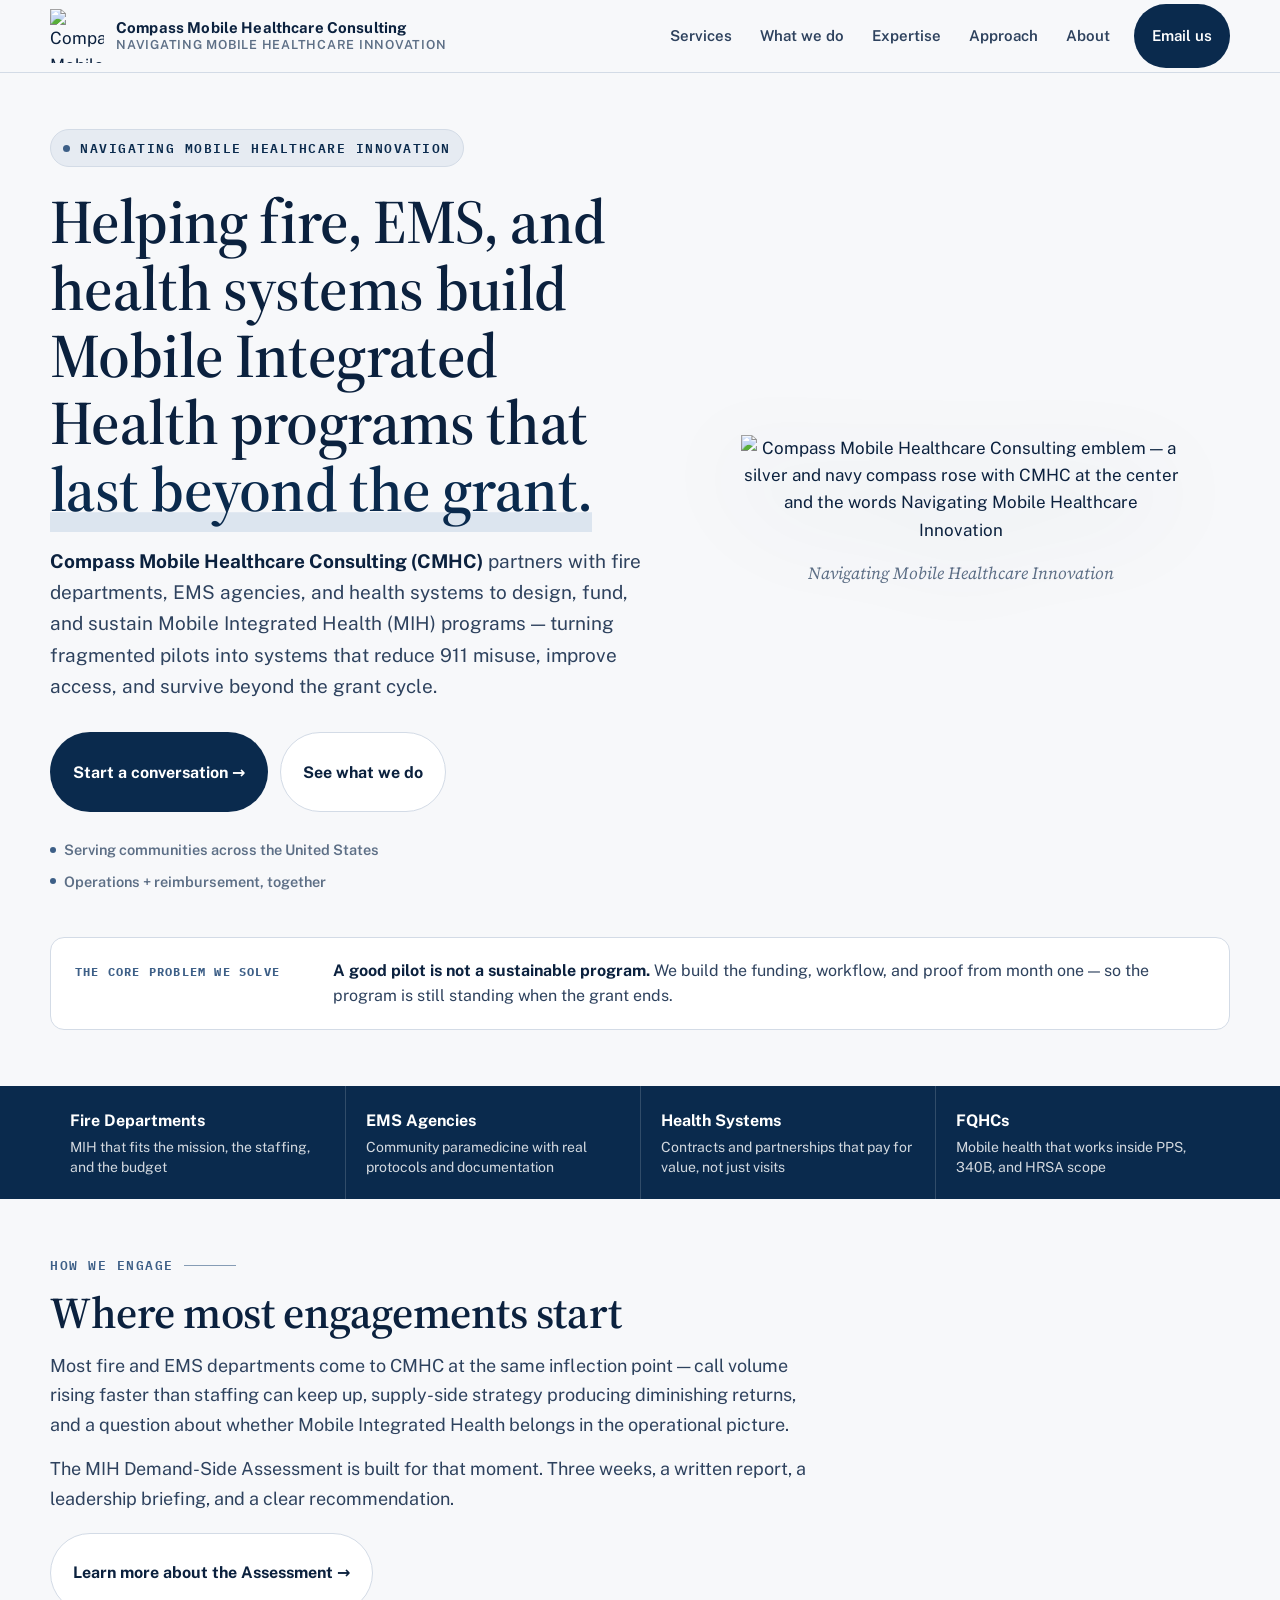
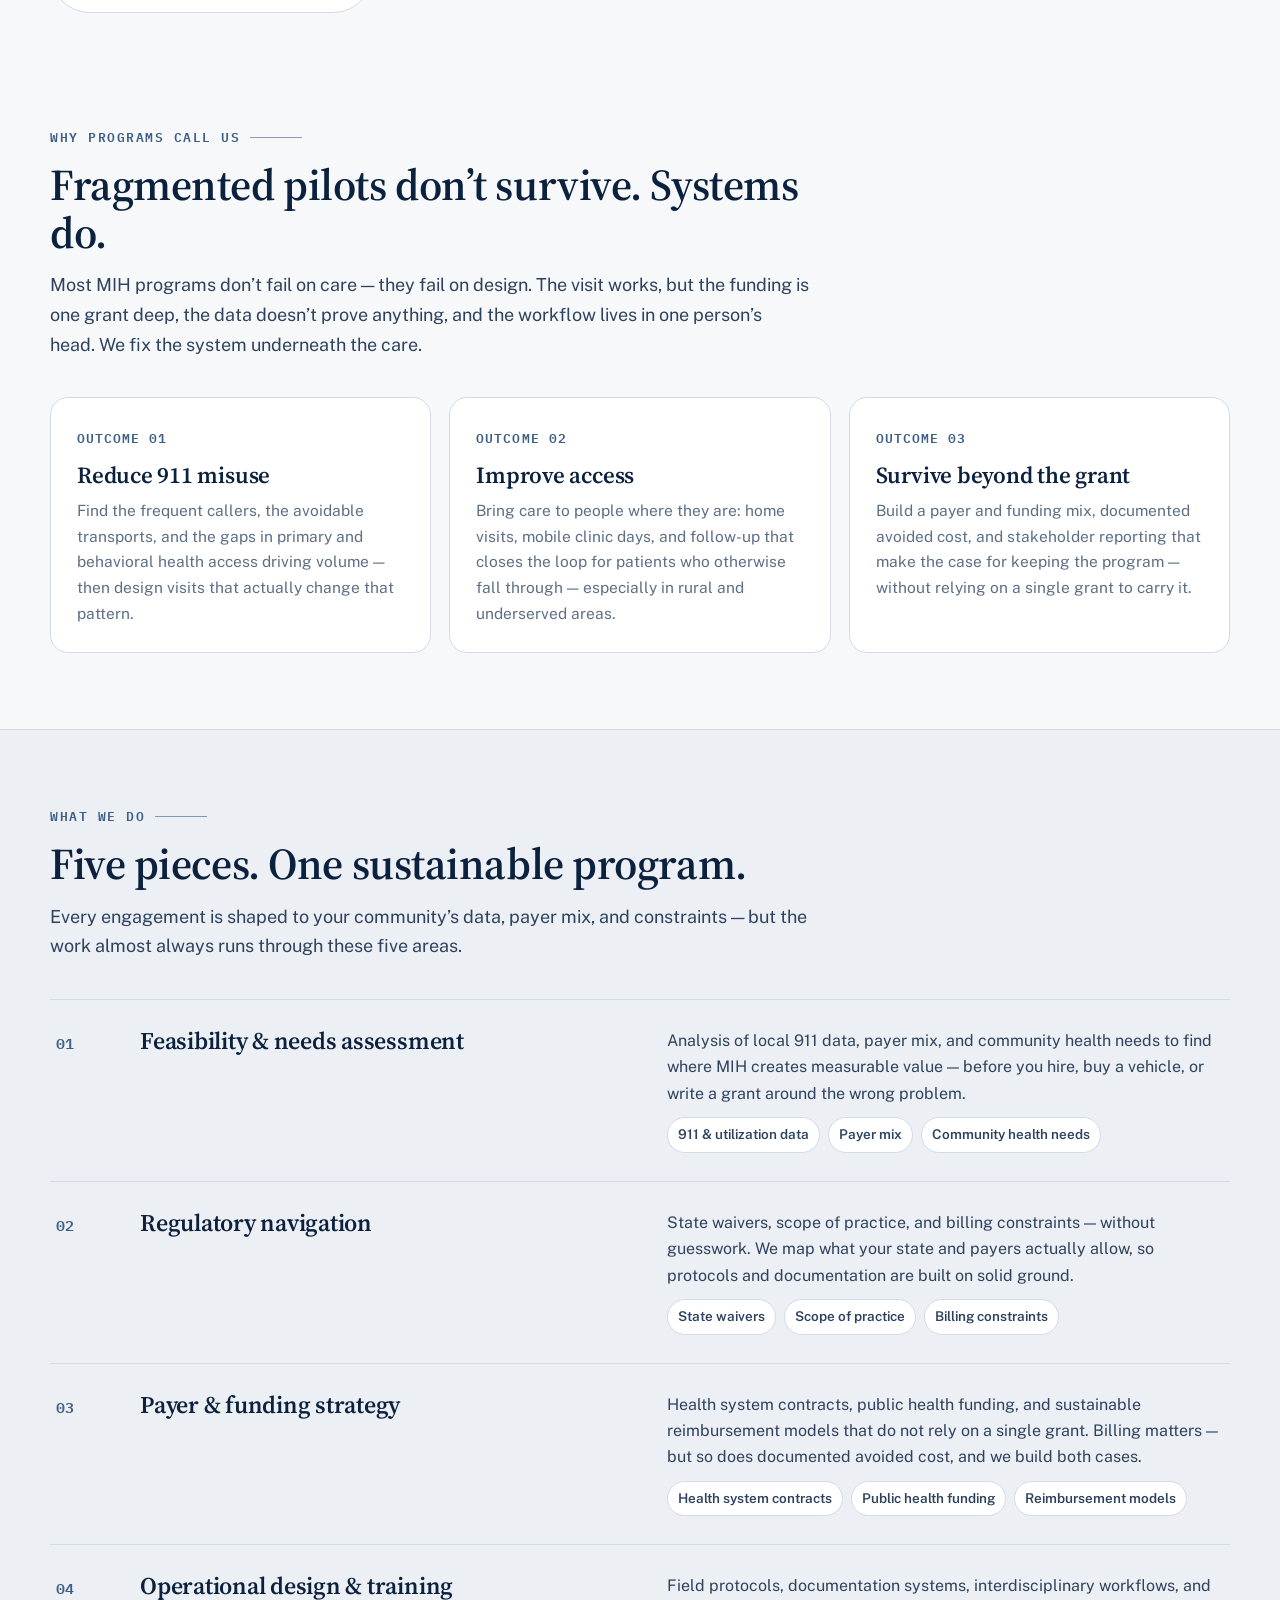
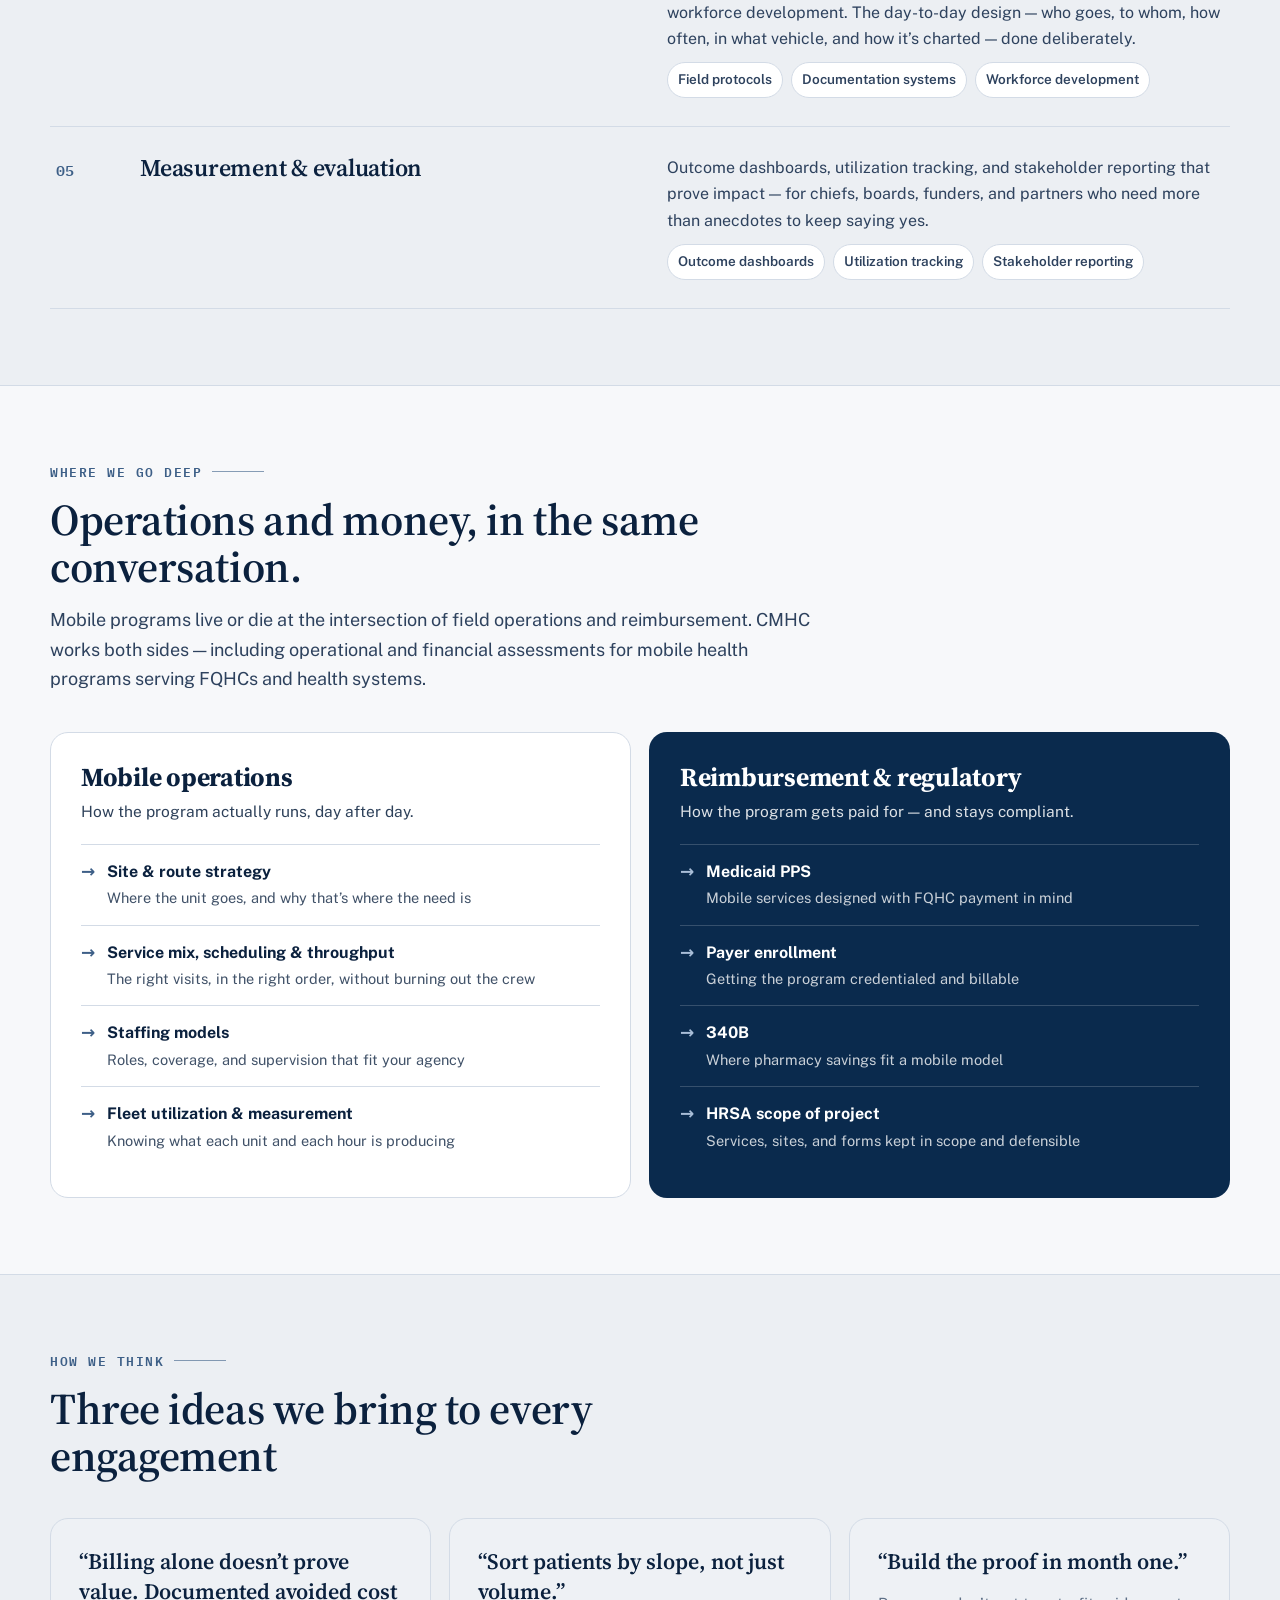
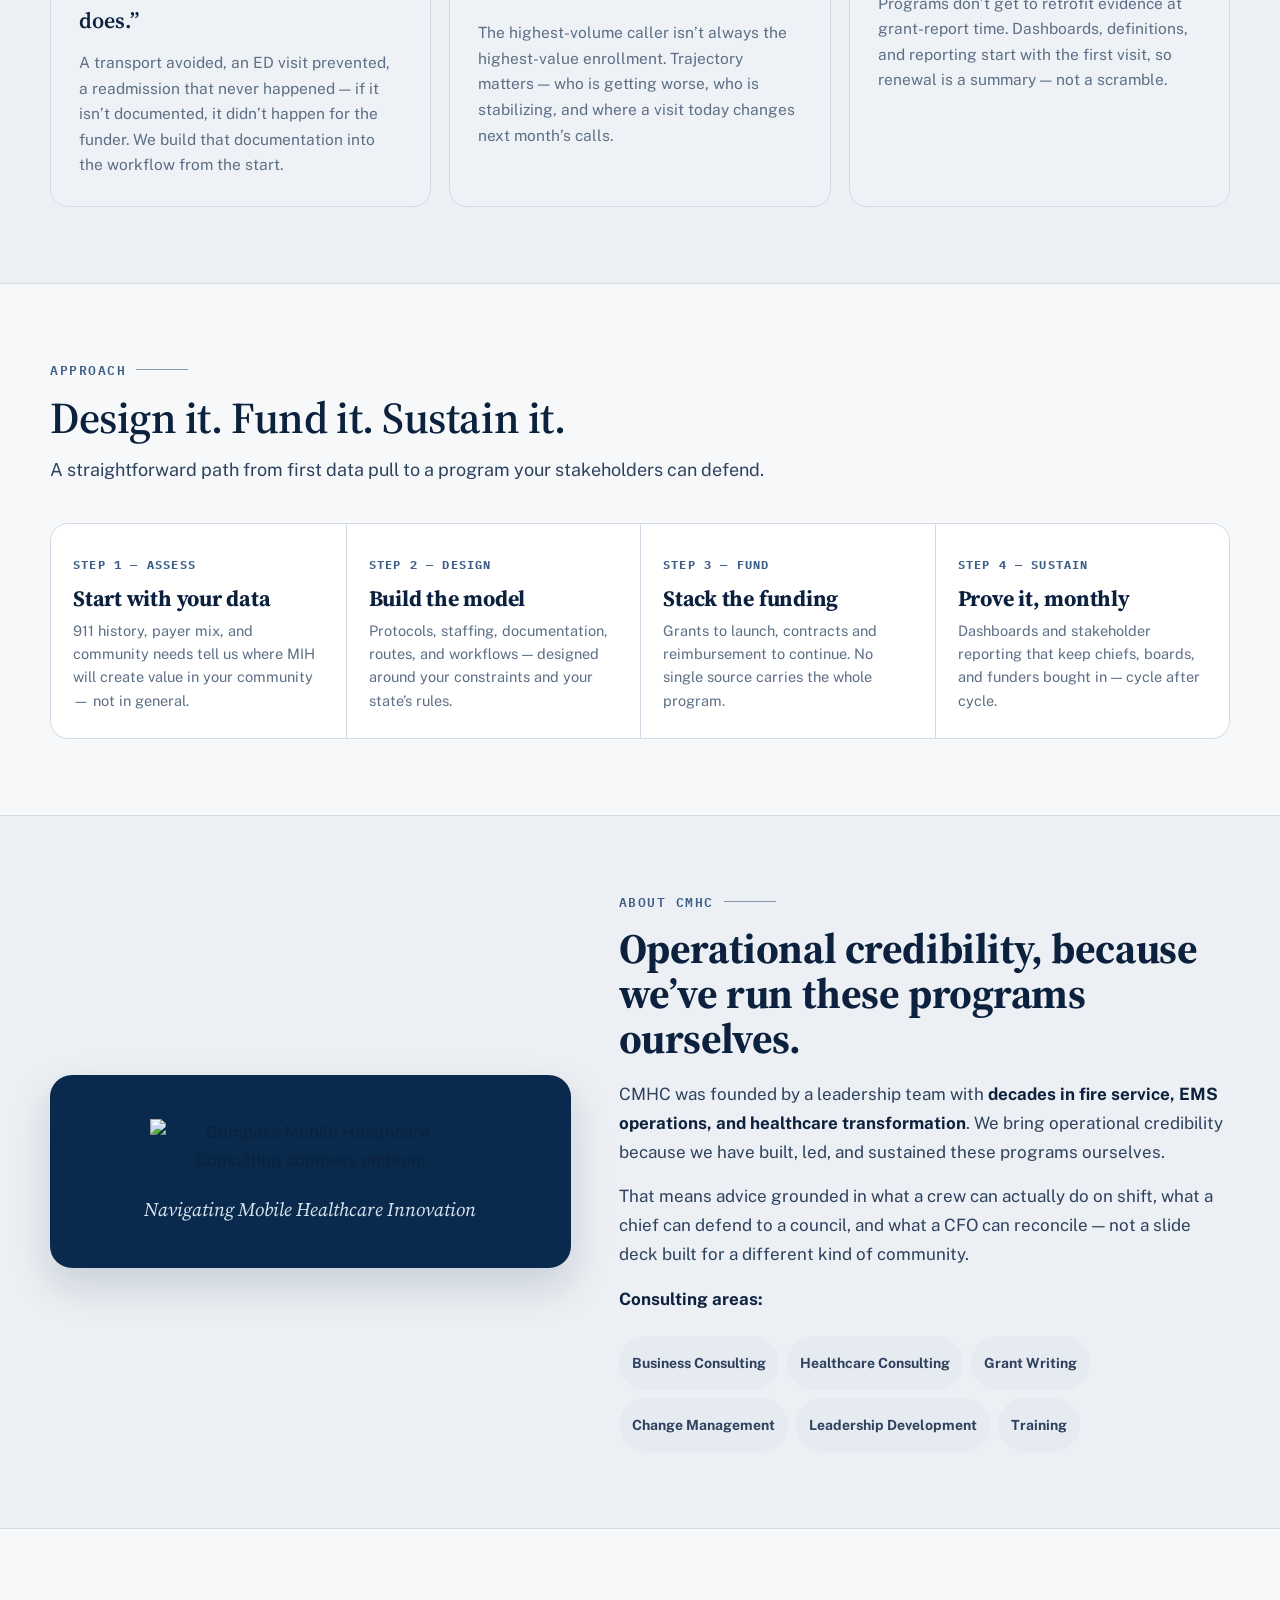
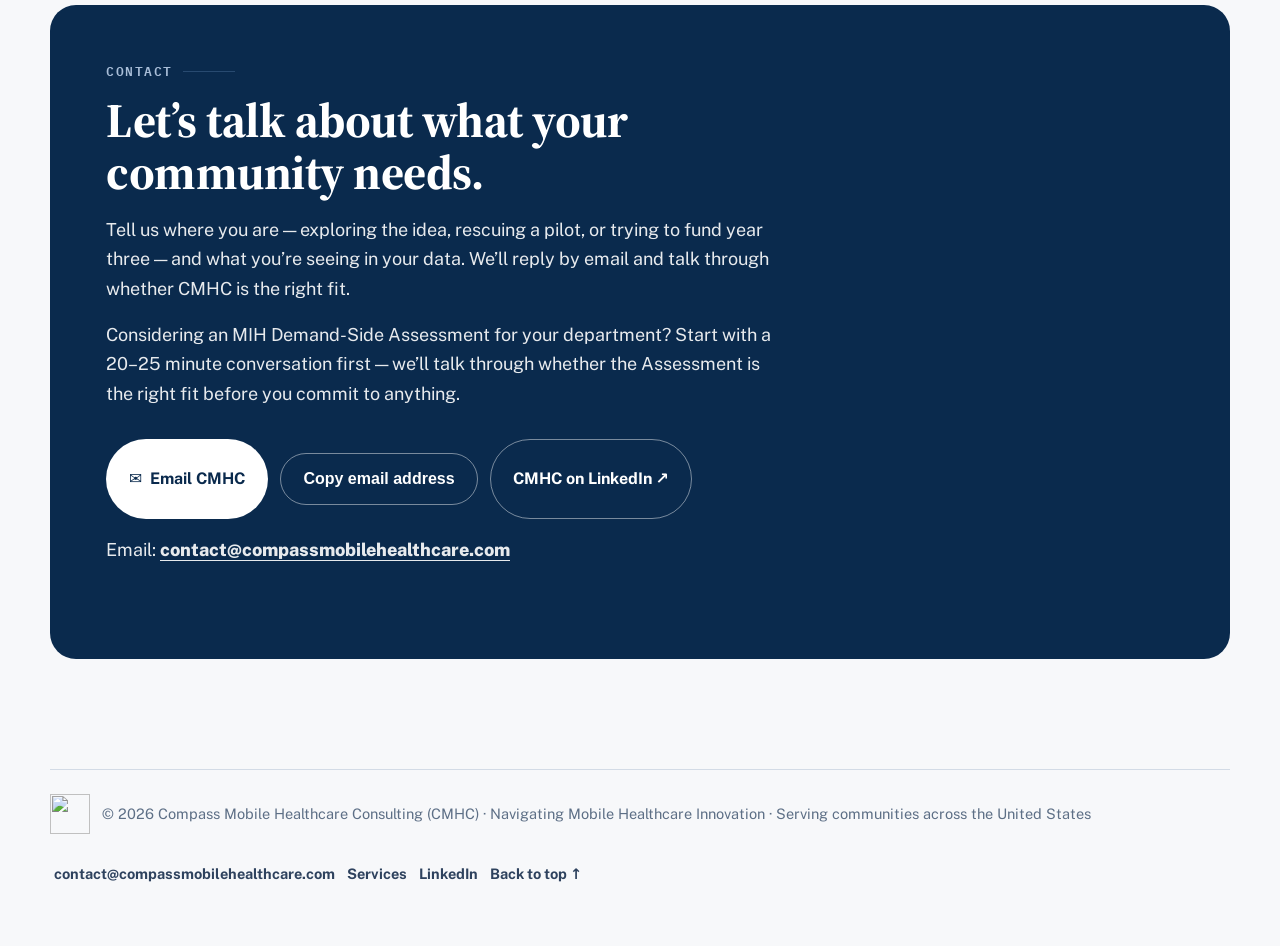
==== index.html @ 44011052 "Add CMHC website: homepage and Services page (MIH Demand-Side Assessment)" ====
<!doctype html>
<html lang="en">
<head>
<meta charset="utf-8" />
<meta name="viewport" content="width=device-width, initial-scale=1, viewport-fit=cover" />
<meta name="color-scheme" content="light dark" />
<meta name="description" content="Compass Mobile Healthcare Consulting (CMHC) provides MIH consulting and mobile healthcare consulting for fire departments, EMS agencies, health systems, and FQHCs — designing, funding, and sustaining Mobile Integrated Health programs that last beyond the grant." />
<link rel="canonical" href="https://www.compassmobilehealthcare.com/" />
<meta property="og:type" content="website" />
<meta property="og:title" content="Compass Mobile Healthcare Consulting — MIH Consulting and Mobile Healthcare Consulting" />
<meta property="og:description" content="Compass Mobile Healthcare Consulting (CMHC) provides MIH consulting and mobile healthcare consulting for fire departments, EMS agencies, health systems, and FQHCs — designing, funding, and sustaining Mobile Integrated Health programs that last beyond the grant." />
<meta property="og:url" content="https://www.compassmobilehealthcare.com/" />
<meta property="og:image" content="https://www.compassmobilehealthcare.com/cmhc-logo.png" />
<meta name="twitter:card" content="summary_large_image" />
<meta name="twitter:title" content="Compass Mobile Healthcare Consulting — MIH Consulting and Mobile Healthcare Consulting" />
<meta name="twitter:description" content="Helping fire, EMS, and health systems build Mobile Integrated Health programs that last beyond the grant." />
<meta name="twitter:image" content="https://www.compassmobilehealthcare.com/cmhc-logo.png" />
<script type="application/ld+json">
{
  "@context": "https://schema.org",
  "@type": "Organization",
  "name": "Compass Mobile Healthcare Consulting",
  "alternateName": "CMHC",
  "url": "https://www.compassmobilehealthcare.com/",
  "logo": "https://www.compassmobilehealthcare.com/cmhc-logo.png",
  "description": "MIH consulting and mobile healthcare consulting for fire departments, EMS agencies, health systems, and FQHCs. Compass Mobile Healthcare Consulting designs, funds, and sustains Mobile Integrated Health (MIH) and mobile health programs that last beyond the grant.",
  "email": "contact@compassmobilehealthcare.com",
  "slogan": "Navigating Mobile Healthcare Innovation",
  "sameAs": ["https://www.linkedin.com/company/cmhc-consulting"],
  "knowsAbout": ["Mobile Integrated Health", "MIH consulting", "mobile healthcare consulting", "Community Paramedicine", "EMS Consulting", "Mobile Health", "FQHC", "Medicaid PPS", "340B"]
}
</script>

<link rel="icon" href="cmhc-logo.png" />
<title>Compass Mobile Healthcare Consulting — Mobile Integrated Health Consulting</title>
<link rel="preconnect" href="https://fonts.googleapis.com" />
<link rel="preconnect" href="https://fonts.gstatic.com" crossorigin />
<link href="https://fonts.googleapis.com/css2?family=Source+Serif+4:opsz,wght@8..60,500;8..60,600;8..60,700&family=Public+Sans:wght@400;500;600;700;800&family=IBM+Plex+Mono:wght@500;600&display=swap" rel="stylesheet" />
<link rel="stylesheet" href="styles.css" />
</head>
<body>

<header class="site-head">
  <div class="wrap head-inner">
    <a class="brand" href="#top" aria-label="Compass Mobile Healthcare Consulting — home">
      <img class="brand-logo" src="cmhc-logo.png" alt="Compass Mobile Healthcare Consulting compass emblem" />
      <span class="brand-text">
        <strong>Compass Mobile Healthcare Consulting</strong>
        <span>Navigating Mobile Healthcare Innovation</span>
      </span>
    </a>
    <button class="menu-btn" id="menuBtn" aria-label="Open menu" aria-expanded="false" aria-controls="mainNav">☰</button>
    <nav class="nav" id="mainNav" aria-label="Main navigation">
      <a href="services.html">Services</a>
      <a href="#what-we-do">What we do</a>
      <a href="#expertise">Expertise</a>
      <a href="#approach">Approach</a>
      <a href="#about">About</a>
      <a class="cta" href="mailto:contact@compassmobilehealthcare.com?subject=MIH%20consulting%20inquiry">Email us</a>
    </nav>
  </div>
</header>

<main id="top">
  <!-- HERO -->
  <div class="hero">
    <div class="wrap hero-grid">
      <div>
        <span class="eyebrow"><i></i> Navigating Mobile Healthcare Innovation</span>
        <h1>Helping fire, EMS, and health systems build Mobile Integrated Health programs that <em>last beyond the grant.</em></h1>
        <p class="hero-lede"><strong>Compass Mobile Healthcare Consulting (CMHC)</strong> partners with fire departments, EMS agencies, and health systems to design, fund, and sustain Mobile Integrated Health (MIH) programs — turning fragmented pilots into systems that reduce 911 misuse, improve access, and survive beyond the grant cycle.</p>
        <div class="hero-actions">
          <a class="btn btn-primary" href="mailto:contact@compassmobilehealthcare.com?subject=Let%27s%20talk%20about%20our%20MIH%20program">Start a conversation →</a>
          <a class="btn btn-ghost" href="#what-we-do">See what we do</a>
        </div>
        <div class="hero-meta">
          <span>Serving communities across the United States</span>
          <span>Operations + reimbursement, together</span>
        </div>
      </div>
      <div class="hero-logo">
        <img src="cmhc-logo.png" alt="Compass Mobile Healthcare Consulting emblem — a silver and navy compass rose with CMHC at the center and the words Navigating Mobile Healthcare Innovation" />
        <p>Navigating Mobile Healthcare Innovation</p>
      </div>
    </div>

    <div class="wrap">
      <div class="problem-line">
        <b>The core problem we solve</b>
        <p><strong>A good pilot is not a sustainable program.</strong> We build the funding, workflow, and proof from month one — so the program is still standing when the grant ends.</p>
      </div>
    </div>

    <div class="strip" aria-label="Who we work with">
      <div class="wrap strip-inner">
        <div class="strip-item"><b>Fire Departments</b><span>MIH that fits the mission, the staffing, and the budget</span></div>
        <div class="strip-item"><b>EMS Agencies</b><span>Community paramedicine with real protocols and documentation</span></div>
        <div class="strip-item"><b>Health Systems</b><span>Contracts and partnerships that pay for value, not just visits</span></div>
        <div class="strip-item"><b>FQHCs</b><span>Mobile health that works inside PPS, 340B, and HRSA scope</span></div>
      </div>
    </div>
  </div>

  <!-- ASSESSMENT INTRO -->
  <section aria-labelledby="start-h" style="padding:56px 0 0">
    <div class="wrap">
      <div class="section-head">
        <div class="kicker">How we engage</div>
        <h2 id="start-h">Where most engagements start</h2>
        <p>Most fire and EMS departments come to CMHC at the same inflection point — call volume rising faster than staffing can keep up, supply-side strategy producing diminishing returns, and a question about whether Mobile Integrated Health belongs in the operational picture.</p>
        <p>The MIH Demand-Side Assessment is built for that moment. Three weeks, a written report, a leadership briefing, and a clear recommendation.</p>
        <p style="margin-top:20px"><a class="btn btn-ghost" href="services.html">Learn more about the Assessment →</a></p>
      </div>
    </div>
  </section>

  <!-- OUTCOMES -->
  <section aria-labelledby="outcomes-h">
    <div class="wrap">
      <div class="section-head">
        <div class="kicker">Why programs call us</div>
        <h2 id="outcomes-h">Fragmented pilots don’t survive. Systems do.</h2>
        <p>Most MIH programs don’t fail on care — they fail on design. The visit works, but the funding is one grant deep, the data doesn’t prove anything, and the workflow lives in one person’s head. We fix the system underneath the care.</p>
      </div>
      <div class="outcomes">
        <article class="outcome">
          <span class="outcome-num">OUTCOME 01</span>
          <h3>Reduce 911 misuse</h3>
          <p>Find the frequent callers, the avoidable transports, and the gaps in primary and behavioral health access driving volume — then design visits that actually change that pattern.</p>
        </article>
        <article class="outcome">
          <span class="outcome-num">OUTCOME 02</span>
          <h3>Improve access</h3>
          <p>Bring care to people where they are: home visits, mobile clinic days, and follow-up that closes the loop for patients who otherwise fall through — especially in rural and underserved areas.</p>
        </article>
        <article class="outcome">
          <span class="outcome-num">OUTCOME 03</span>
          <h3>Survive beyond the grant</h3>
          <p>Build a payer and funding mix, documented avoided cost, and stakeholder reporting that make the case for keeping the program — without relying on a single grant to carry it.</p>
        </article>
      </div>
    </div>
  </section>

  <!-- WHAT WE DO -->
  <section class="alt" id="what-we-do" aria-labelledby="what-h">
    <div class="wrap">
      <div class="section-head">
        <div class="kicker">What we do</div>
        <h2 id="what-h">Five pieces. One sustainable program.</h2>
        <p>Every engagement is shaped to your community’s data, payer mix, and constraints — but the work almost always runs through these five areas.</p>
      </div>
      <div class="service-list">
        <article class="service">
          <span class="service-no">01</span>
          <h3>Feasibility &amp; needs assessment</h3>
          <div>
            <p>Analysis of local 911 data, payer mix, and community health needs to find where MIH creates measurable value — before you hire, buy a vehicle, or write a grant around the wrong problem.</p>
            <ul><li>911 &amp; utilization data</li><li>Payer mix</li><li>Community health needs</li></ul>
          </div>
        </article>
        <article class="service">
          <span class="service-no">02</span>
          <h3>Regulatory navigation</h3>
          <div>
            <p>State waivers, scope of practice, and billing constraints — without guesswork. We map what your state and payers actually allow, so protocols and documentation are built on solid ground.</p>
            <ul><li>State waivers</li><li>Scope of practice</li><li>Billing constraints</li></ul>
          </div>
        </article>
        <article class="service">
          <span class="service-no">03</span>
          <h3>Payer &amp; funding strategy</h3>
          <div>
            <p>Health system contracts, public health funding, and sustainable reimbursement models that do not rely on a single grant. Billing matters — but so does documented avoided cost, and we build both cases.</p>
            <ul><li>Health system contracts</li><li>Public health funding</li><li>Reimbursement models</li></ul>
          </div>
        </article>
        <article class="service">
          <span class="service-no">04</span>
          <h3>Operational design &amp; training</h3>
          <div>
            <p>Field protocols, documentation systems, interdisciplinary workflows, and workforce development. The day-to-day design — who goes, to whom, how often, in what vehicle, and how it’s charted — done deliberately.</p>
            <ul><li>Field protocols</li><li>Documentation systems</li><li>Workforce development</li></ul>
          </div>
        </article>
        <article class="service">
          <span class="service-no">05</span>
          <h3>Measurement &amp; evaluation</h3>
          <div>
            <p>Outcome dashboards, utilization tracking, and stakeholder reporting that prove impact — for chiefs, boards, funders, and partners who need more than anecdotes to keep saying yes.</p>
            <ul><li>Outcome dashboards</li><li>Utilization tracking</li><li>Stakeholder reporting</li></ul>
          </div>
        </article>
      </div>
    </div>
  </section>

  <!-- EXPERTISE -->
  <section id="expertise" aria-labelledby="exp-h">
    <div class="wrap">
      <div class="section-head">
        <div class="kicker">Where we go deep</div>
        <h2 id="exp-h">Operations and money, in the same conversation.</h2>
        <p>Mobile programs live or die at the intersection of field operations and reimbursement. CMHC works both sides — including operational and financial assessments for mobile health programs serving FQHCs and health systems.</p>
      </div>
      <div class="expertise">
        <article class="exp-card">
          <h3>Mobile operations</h3>
          <p>How the program actually runs, day after day.</p>
          <ul class="exp-list">
            <li><div><b>Site &amp; route strategy</b><span>Where the unit goes, and why that’s where the need is</span></div></li>
            <li><div><b>Service mix, scheduling &amp; throughput</b><span>The right visits, in the right order, without burning out the crew</span></div></li>
            <li><div><b>Staffing models</b><span>Roles, coverage, and supervision that fit your agency</span></div></li>
            <li><div><b>Fleet utilization &amp; measurement</b><span>Knowing what each unit and each hour is producing</span></div></li>
          </ul>
        </article>
        <article class="exp-card dark">
          <h3>Reimbursement &amp; regulatory</h3>
          <p>How the program gets paid for — and stays compliant.</p>
          <ul class="exp-list">
            <li><div><b>Medicaid PPS</b><span>Mobile services designed with FQHC payment in mind</span></div></li>
            <li><div><b>Payer enrollment</b><span>Getting the program credentialed and billable</span></div></li>
            <li><div><b>340B</b><span>Where pharmacy savings fit a mobile model</span></div></li>
            <li><div><b>HRSA scope of project</b><span>Services, sites, and forms kept in scope and defensible</span></div></li>
          </ul>
        </article>
      </div>
    </div>
  </section>

  <!-- PRINCIPLES -->
  <section class="alt" aria-labelledby="prin-h">
    <div class="wrap">
      <div class="section-head">
        <div class="kicker">How we think</div>
        <h2 id="prin-h">Three ideas we bring to every engagement</h2>
      </div>
      <div class="principles">
        <article class="principle">
          <blockquote>“Billing alone doesn’t prove value. Documented avoided cost does.”</blockquote>
          <p>A transport avoided, an ED visit prevented, a readmission that never happened — if it isn’t documented, it didn’t happen for the funder. We build that documentation into the workflow from the start.</p>
        </article>
        <article class="principle">
          <blockquote>“Sort patients by slope, not just volume.”</blockquote>
          <p>The highest-volume caller isn’t always the highest-value enrollment. Trajectory matters — who is getting worse, who is stabilizing, and where a visit today changes next month’s calls.</p>
        </article>
        <article class="principle">
          <blockquote>“Build the proof in month one.”</blockquote>
          <p>Programs don’t get to retrofit evidence at grant-report time. Dashboards, definitions, and reporting start with the first visit, so renewal is a summary — not a scramble.</p>
        </article>
      </div>
    </div>
  </section>

  <!-- APPROACH -->
  <section id="approach" aria-labelledby="app-h">
    <div class="wrap">
      <div class="section-head">
        <div class="kicker">Approach</div>
        <h2 id="app-h">Design it. Fund it. Sustain it.</h2>
        <p>A straightforward path from first data pull to a program your stakeholders can defend.</p>
      </div>
      <div class="steps">
        <article class="step"><b>Step 1 — Assess</b><h3>Start with your data</h3><p>911 history, payer mix, and community needs tell us where MIH will create value in your community — not in general.</p></article>
        <article class="step"><b>Step 2 — Design</b><h3>Build the model</h3><p>Protocols, staffing, documentation, routes, and workflows — designed around your constraints and your state’s rules.</p></article>
        <article class="step"><b>Step 3 — Fund</b><h3>Stack the funding</h3><p>Grants to launch, contracts and reimbursement to continue. No single source carries the whole program.</p></article>
        <article class="step"><b>Step 4 — Sustain</b><h3>Prove it, monthly</h3><p>Dashboards and stakeholder reporting that keep chiefs, boards, and funders bought in — cycle after cycle.</p></article>
      </div>
    </div>
  </section>

  <!-- ABOUT -->
  <section class="alt" id="about" aria-labelledby="about-h">
    <div class="wrap about-grid">
      <div class="about-logo">
        <img src="cmhc-logo.png" alt="Compass Mobile Healthcare Consulting compass emblem" />
        <p>Navigating Mobile Healthcare Innovation</p>
      </div>
      <div class="about-copy">
        <div class="kicker">About CMHC</div>
        <h2 id="about-h">Operational credibility, because we’ve run these programs ourselves.</h2>
        <p>CMHC was founded by a leadership team with <strong>decades in fire service, EMS operations, and healthcare transformation</strong>. We bring operational credibility because we have built, led, and sustained these programs ourselves.</p>
        <p>That means advice grounded in what a crew can actually do on shift, what a chief can defend to a council, and what a CFO can reconcile — not a slide deck built for a different kind of community.</p>
        <p><strong>Consulting areas:</strong></p>
        <div class="tags" aria-label="Consulting areas">
          <span>Business Consulting</span>
          <span>Healthcare Consulting</span>
          <span>Grant Writing</span>
          <span>Change Management</span>
          <span>Leadership Development</span>
          <span>Training</span>
        </div>
      </div>
    </div>
  </section>

  <!-- CONTACT -->
  <section aria-labelledby="contact-h">
    <div class="wrap">
      <div class="contact">
        <div class="kicker" style="color:#a9bed8">Contact</div>
        <h2 id="contact-h">Let’s talk about what your community needs.</h2>
        <p>Tell us where you are — exploring the idea, rescuing a pilot, or trying to fund year three — and what you’re seeing in your data. We’ll reply by email and talk through whether CMHC is the right fit.</p>
        <p>Considering an MIH Demand-Side Assessment for your department? Start with a 20–25 minute conversation first — we’ll talk through whether the Assessment is the right fit before you commit to anything.</p>
        <div class="contact-actions">
          <a class="btn btn-light" href="mailto:contact@compassmobilehealthcare.com?subject=MIH%20consulting%20inquiry%20for%20CMHC">✉ &nbsp;Email CMHC</a>
          <button class="btn btn-outline" id="copyBtn" type="button">Copy email address</button>
          <a class="btn btn-outline" href="https://linkedin.com/company/cmhc-consulting" target="_blank" rel="noopener">CMHC on LinkedIn ↗</a>
        </div>
        <p class="email-line">Email: <a href="mailto:contact@compassmobilehealthcare.com">contact@compassmobilehealthcare.com</a></p>
        <p class="copy-note" id="copyNote" aria-live="polite"></p>
      </div>
    </div>
  </section>
</main>

<footer>
  <div class="wrap foot">
    <span class="foot-brand">
      <img class="foot-logo" src="cmhc-logo.png" alt="" />
      <span>© <span id="year">2026</span> Compass Mobile Healthcare Consulting (CMHC) &middot; Navigating Mobile Healthcare Innovation &middot; Serving communities across the United States</span>
    </span>
    <span>
      <a href="mailto:contact@compassmobilehealthcare.com">contact@compassmobilehealthcare.com</a>
      <a href="services.html">Services</a>
      <a href="https://linkedin.com/company/cmhc-consulting" target="_blank" rel="noopener">LinkedIn</a>
      <a href="#top">Back to top ↑</a>
    </span>
  </div>
</footer>

<script>
  (function(){
    var btn = document.getElementById('menuBtn');
    var nav = document.getElementById('mainNav');
    if(btn && nav){
      btn.addEventListener('click', function(){
        var open = nav.classList.toggle('open');
        btn.setAttribute('aria-expanded', open ? 'true' : 'false');
        btn.textContent = open ? '✕' : '☰';
      });
      nav.addEventListener('click', function(e){
        if(e.target.tagName === 'A'){ nav.classList.remove('open'); btn.setAttribute('aria-expanded','false'); btn.textContent='☰'; }
      });
    }
    var copyBtn = document.getElementById('copyBtn');
    var note = document.getElementById('copyNote');
    var email = 'contact@compassmobilehealthcare.com';
    if(copyBtn){
      copyBtn.addEventListener('click', function(){
        function done(){ if(note) note.textContent = 'Email address copied.'; copyBtn.textContent = 'Copied ✓'; setTimeout(function(){ copyBtn.textContent='Copy email address'; if(note) note.textContent=''; }, 2600); }
        function fallback(){
          var ta = document.createElement('textarea');
          ta.value = email; ta.style.position='fixed'; ta.style.opacity='0';
          document.body.appendChild(ta); ta.select();
          try{ document.execCommand('copy'); done(); }catch(e){ if(note) note.textContent = email; }
          document.body.removeChild(ta);
        }
        if(navigator.clipboard && navigator.clipboard.writeText){
          navigator.clipboard.writeText(email).then(done).catch(fallback);
        } else { fallback(); }
      });
    }
    var y = document.getElementById('year');
    if(y){ y.textContent = new Date().getFullYear(); }
  })();
</script>
</body>
</html>
---- styles.css ----
:root{
    --bg:#f7f8fa;
    --bg-alt:#eceff3;
    --surface:#ffffff;
    --surface-2:#eef1f5;
    --ink:#0b213e;
    --ink-2:#2e425e;
    --muted:#5d6f86;
    --line:#d3dbe6;
    --brand:#0a2a4d;
    --brand-2:#14365f;
    --brand-ink:#ffffff;
    --navy:#0a2a4d;
    --navy-deep:#071e38;
    --accent:#3d5f87;
    --accent-soft:#dce5ef;
    --chip:#e6ebf2;
    --shadow:0 18px 40px rgba(10,42,77,.16);
    --radius:18px;
    --radius-sm:12px;
    --max:1180px;
  }
  @media (prefers-color-scheme: dark){
    :root{
      --bg:#071426;
      --bg-alt:#0a1e38;
      --surface:#0e2748;
      --surface-2:#122f55;
      --ink:#eff3f8;
      --ink-2:#cbd6e6;
      --muted:#9db0c7;
      --line:#223a5c;
      --brand:#b9c9de;
      --brand-2:#d3deeb;
      --brand-ink:#071c36;
      --accent:#a9bed8;
      --accent-soft:#1a365f;
      --chip:#162e52;
      --shadow:0 18px 40px rgba(0,0,0,.4);
    }
  }
  html{scroll-behavior:smooth}
  @media (prefers-reduced-motion: reduce){ html{scroll-behavior:auto} }
  body{
    margin:0;
    background:var(--bg);
    color:var(--ink);
    font-family:"Public Sans", system-ui, -apple-system, Segoe UI, sans-serif;
    font-size:17px;
    line-height:1.6;
    -webkit-font-smoothing:antialiased;
  }
  h1,h2,h3{font-family:"Source Serif 4", Georgia, serif; line-height:1.08; letter-spacing:-.01em; margin:0; color:var(--ink)}
  p{margin:0}
  a{color:inherit}
  img{max-width:100%; display:block}
  .wrap{width:min(var(--max), calc(100% - 40px)); margin:0 auto}
  /* Header */
  .site-head{
    position:sticky; top:0; z-index:40;
    background:color-mix(in srgb, var(--bg) 92%, transparent);
    backdrop-filter:blur(10px);
    border-bottom:1px solid var(--line);
  }
  .head-inner{display:flex; align-items:center; justify-content:space-between; gap:16px; min-height:72px}
  .brand{display:flex; align-items:center; gap:12px; text-decoration:none; min-height:48px}
  .brand-logo{width:54px; height:54px; flex:0 0 54px; object-fit:contain}
  .brand-text{line-height:1.15}
  .brand-text strong{display:block; font-size:15px; letter-spacing:.01em}
  .brand-text span{display:block; font-size:12.5px; color:var(--muted); font-weight:600; letter-spacing:.06em; text-transform:uppercase; margin-top:2px}
  .nav{display:flex; align-items:center; gap:4px}
  .nav a{
    text-decoration:none; font-weight:600; font-size:15px; color:var(--ink-2);
    padding:10px 12px; min-height:44px; display:inline-flex; align-items:center; border-radius:999px;
  }
  .nav a:hover{background:var(--chip)}
  .nav .cta{
    background:var(--brand); color:var(--brand-ink); margin-left:8px; padding:10px 18px;
  }
  .nav .cta:hover{background:var(--brand-2)}
  @media (prefers-color-scheme: dark){ .nav .cta{background:#d9e3ef; color:#071c36} .nav .cta:hover{background:#ffffff} }
  .menu-btn{display:none}
  @media (max-width:860px){
    .nav{
      display:none; position:absolute; left:20px; right:20px; top:76px;
      background:var(--surface); border:1px solid var(--line); border-radius:16px; padding:10px;
      box-shadow:var(--shadow); flex-direction:column; align-items:stretch;
    }
    .nav.open{display:flex}
    .nav a{justify-content:flex-start}
    .nav .cta{margin-left:0; justify-content:center}
    .menu-btn{
      display:inline-flex; align-items:center; justify-content:center;
      width:48px; height:48px; border-radius:12px; border:1px solid var(--line);
      background:var(--surface); color:var(--ink); cursor:pointer; font-size:20px;
    }
  }
  /* Hero */
  .hero{padding:56px 0 0; overflow:hidden}
  .hero-grid{display:grid; grid-template-columns:1.05fr .95fr; gap:48px; align-items:center}
  .eyebrow{
    display:inline-flex; align-items:center; gap:10px;
    font-family:"IBM Plex Mono", monospace; font-size:12.5px; font-weight:600;
    letter-spacing:.12em; text-transform:uppercase; color:var(--brand);
    background:var(--chip); border:1px solid var(--line);
    padding:8px 12px; border-radius:999px; margin-bottom:22px;
  }
  .eyebrow i{width:7px; height:7px; border-radius:50%; background:var(--accent); display:block}
  .hero h1{font-size:clamp(38px, 5.2vw, 62px); font-weight:600; max-width:12.5em}
  .hero h1 em{font-style:normal; color:var(--brand); box-shadow:inset 0 -.32em 0 var(--accent-soft)}
  @media (prefers-color-scheme: dark){ .hero h1 em{color:var(--accent)} }
  .hero-lede{margin-top:22px; font-size:19px; line-height:1.65; color:var(--ink-2); max-width:34em}
  .hero-lede strong{color:var(--ink)}
  .hero-actions{display:flex; flex-wrap:wrap; gap:12px; margin-top:30px}
  .btn{
    display:inline-flex; align-items:center; justify-content:center; gap:9px;
    min-height:52px; padding:13px 22px; border-radius:999px;
    font-weight:700; font-size:16px; text-decoration:none; border:1px solid transparent; cursor:pointer;
  }
  .btn-primary{background:var(--navy); color:#ffffff}
  .btn-primary:hover{background:var(--navy-deep)}
  @media (prefers-color-scheme: dark){ .btn-primary{background:#d9e3ef; color:#071c36} .btn-primary:hover{background:#ffffff} }
  .btn-ghost{background:var(--surface); color:var(--ink); border-color:var(--line)}
  .btn-ghost:hover{border-color:var(--brand)}
  .hero-meta{margin-top:26px; display:flex; flex-wrap:wrap; gap:8px 22px; color:var(--muted); font-size:14.5px; font-weight:600}
  .hero-meta span{display:inline-flex; align-items:center; gap:8px}
  .hero-meta span::before{content:""; width:6px; height:6px; border-radius:50%; background:var(--accent)}
  .hero-logo{text-align:center}
  .hero-logo img{
    width:min(440px, 88%); height:auto; margin:0 auto;
    filter:drop-shadow(0 24px 44px rgba(10,42,77,.22));
  }
  .hero-logo p{
    margin-top:16px; font-family:"Source Serif 4", Georgia, serif;
    font-size:17px; font-style:italic; color:var(--muted);
  }
  .problem-line{
    margin-top:44px; display:grid; grid-template-columns:230px 1fr; gap:8px 28px; align-items:baseline;
    background:var(--surface); border:1px solid var(--line); border-radius:14px; padding:20px 24px;
  }
  .problem-line b{font-family:"IBM Plex Mono", monospace; font-size:12px; letter-spacing:.1em; text-transform:uppercase; color:var(--accent)}
  .problem-line p{font-size:16px; line-height:1.6; color:var(--ink-2)}
  .problem-line p strong{color:var(--ink)}
  @media (max-width:960px){
    .hero-grid{grid-template-columns:1fr; gap:32px}
    .hero-logo img{width:min(300px, 78%)}
  }
  @media (max-width:640px){ .problem-line{grid-template-columns:1fr; padding:18px 20px} }
  /* Audience strip */
  .strip{margin-top:56px; background:var(--navy); color:#fff}
  @media (prefers-color-scheme: dark){ .strip{background:#0d2a4f; color:var(--ink)} }
  .strip-inner{display:grid; grid-template-columns:repeat(4,1fr); }
  .strip-item{padding:22px 20px; border-left:1px solid rgba(255,255,255,.16)}
  .strip-item:first-child{border-left:0}
  .strip-item b{display:block; font-size:16px; margin-bottom:3px}
  .strip-item span{font-size:14px; opacity:.82; line-height:1.45; display:block}
  @media (max-width:860px){ .strip-inner{grid-template-columns:1fr 1fr} .strip-item{border-top:1px solid rgba(255,255,255,.16)} }
  @media (max-width:520px){ .strip-inner{grid-template-columns:1fr} .strip-item{border-left:0} }

  section{padding:76px 0}
  .section-head{max-width:760px; margin-bottom:38px}
  .kicker{font-family:"IBM Plex Mono", monospace; font-size:12.5px; font-weight:600; letter-spacing:.12em; text-transform:uppercase; color:var(--accent); margin-bottom:14px; display:flex; align-items:center; gap:10px}
  .kicker::after{content:""; height:1px; width:52px; background:var(--accent); opacity:.6}
  .section-head h2{font-size:clamp(30px, 3.6vw, 44px); font-weight:600}
  .section-head p{margin-top:14px; font-size:18px; color:var(--ink-2); line-height:1.65}

  /* Problem / outcomes */
  .outcomes{display:grid; grid-template-columns:repeat(3,1fr); gap:18px}
  .outcome{background:var(--surface); border:1px solid var(--line); border-radius:var(--radius); padding:26px}
  .outcome-num{font-family:"IBM Plex Mono", monospace; color:var(--accent); font-weight:600; font-size:13px; letter-spacing:.08em}
  .outcome h3{font-size:23px; margin:12px 0 10px; font-weight:600}
  .outcome p{color:var(--muted); font-size:15.5px; line-height:1.65}
  @media (max-width:860px){ .outcomes{grid-template-columns:1fr} }

  /* What we do - numbered rows */
  .alt{background:var(--bg-alt); border-top:1px solid var(--line); border-bottom:1px solid var(--line)}
  .service-list{border-top:1px solid var(--line)}
  .service{
    display:grid; grid-template-columns:64px 1fr 1.1fr; gap:20px;
    padding:28px 6px; border-bottom:1px solid var(--line); align-items:start;
  }
  .service-no{font-family:"IBM Plex Mono", monospace; font-size:15px; font-weight:600; color:var(--accent); padding-top:4px}
  .service h3{font-size:24px; font-weight:600}
  .service p{color:var(--ink-2); font-size:16px; line-height:1.65}
  .service ul{margin:10px 0 0; padding:0; list-style:none; display:flex; flex-wrap:wrap; gap:8px}
  .service li{font-size:13.5px; font-weight:600; background:var(--surface); border:1px solid var(--line); padding:6px 10px; border-radius:999px; color:var(--ink-2)}
  @media (max-width:760px){ .service{grid-template-columns:40px 1fr} .service > div{grid-column:2} }

  /* Expertise two col */
  .expertise{display:grid; grid-template-columns:1fr 1fr; gap:18px}
  .exp-card{border-radius:var(--radius); padding:30px; background:var(--surface); border:1px solid var(--line)}
  .exp-card.dark{background:var(--navy); color:#fff; border-color:transparent}
  @media (prefers-color-scheme: dark){ .exp-card.dark{background:#0d2a4f; color:var(--ink)} }
  .exp-card h3{font-size:26px; margin-bottom:8px; color:inherit}
  .exp-card > p{opacity:.86; font-size:15.5px; margin-bottom:20px}
  .exp-list{list-style:none; margin:0; padding:0; display:grid; gap:0}
  .exp-list li{padding:13px 0; border-top:1px solid var(--line); display:flex; gap:12px; align-items:baseline}
  .exp-card.dark .exp-list li{border-top-color:rgba(255,255,255,.18)}
  .exp-list li::before{content:"→"; color:var(--accent); font-weight:700}
  .exp-card.dark .exp-list li::before{color:#a9bed8}
  .exp-list b{display:block; font-size:16px}
  .exp-list span{font-size:14.5px; opacity:.78}
  @media (max-width:860px){ .expertise{grid-template-columns:1fr} }

  /* Principles */
  .principles{display:grid; grid-template-columns:repeat(3,1fr); gap:18px}
  .principle{padding:28px; border-radius:var(--radius); background:var(--surface-2); border:1px solid var(--line)}
  .principle blockquote{margin:0; font-family:"Source Serif 4", Georgia, serif; font-size:22px; line-height:1.35; font-weight:600}
  .principle p{margin-top:14px; color:var(--muted); font-size:15.5px; line-height:1.65}
  @media (max-width:860px){ .principles{grid-template-columns:1fr} }

  /* Approach */
  .steps{display:grid; grid-template-columns:repeat(4,1fr); gap:0; border:1px solid var(--line); border-radius:var(--radius); overflow:hidden; background:var(--surface)}
  .step{padding:26px 22px; border-left:1px solid var(--line)}
  .step:first-child{border-left:0}
  .step b{font-family:"IBM Plex Mono", monospace; font-size:12px; letter-spacing:.1em; text-transform:uppercase; color:var(--accent)}
  .step h3{font-size:22px; margin:10px 0 8px}
  .step p{font-size:14.5px; color:var(--muted); line-height:1.6}
  @media (max-width:960px){ .steps{grid-template-columns:1fr 1fr} .step{border-top:1px solid var(--line)} .step:nth-child(-n+2){border-top:0} }
  @media (max-width:560px){ .steps{grid-template-columns:1fr} .step{border-left:0; border-top:1px solid var(--line)} .step:nth-child(2){border-top:1px solid var(--line)} }

  /* About */
  .about-grid{display:grid; grid-template-columns:.92fr 1.08fr; gap:48px; align-items:center}
  .about-logo{background:var(--navy); border-radius:22px; padding:44px 32px; text-align:center; box-shadow:var(--shadow)}
  @media (prefers-color-scheme: dark){ .about-logo{background:#0d2a4f; border:1px solid var(--line)} }
  .about-logo img{width:min(320px, 84%); height:auto; margin:0 auto}
  .about-logo p{margin-top:20px; font-family:"Source Serif 4", Georgia, serif; font-size:19px; font-style:italic; color:#d9e3ef}
  .about-copy h2{font-size:clamp(30px, 3.6vw, 42px); margin-bottom:18px}
  .about-copy p{color:var(--ink-2); font-size:17px; line-height:1.7; margin-bottom:16px}
  .about-copy p strong{color:var(--ink)}
  .tags{display:flex; flex-wrap:wrap; gap:8px; margin-top:22px}
  .tags span{font-size:14px; font-weight:700; padding:9px 13px; min-height:36px; display:inline-flex; align-items:center; background:var(--chip); border-radius:999px; color:var(--ink-2)}
  @media (max-width:860px){ .about-grid{grid-template-columns:1fr} }

  /* Contact */
  .contact{background:var(--navy); color:#fff; border-radius:26px; padding:clamp(30px, 5vw, 56px); position:relative; overflow:hidden}
  @media (prefers-color-scheme: dark){ .contact{background:#0d2a4f; color:var(--ink)} }
  .contact h2{color:inherit; font-size:clamp(30px, 4vw, 48px); max-width:14em}
  .contact p{margin-top:16px; font-size:18px; line-height:1.65; opacity:.9; max-width:38em}
  .contact-actions{display:flex; flex-wrap:wrap; gap:12px; margin-top:30px; align-items:center}
  .btn-light{background:#fff; color:var(--navy)}
  .btn-light:hover{background:var(--accent-soft)}
  @media (prefers-color-scheme: dark){ .btn-light{background:#d9e3ef; color:#071c36} .btn-light:hover{background:#ffffff} }
  .btn-outline{border-color:rgba(255,255,255,.45); color:inherit; background:transparent}
  .btn-outline:hover{border-color:#fff}
  .email-line{margin-top:22px; font-size:15px; opacity:.92}
  .email-line a{font-weight:800; text-decoration:underline; text-underline-offset:4px; word-break:break-all}
  .copy-note{font-size:14px; font-weight:700; min-height:22px}
  footer{padding:34px 0 46px; color:var(--muted); font-size:14.5px}
  .foot-brand{display:inline-flex; align-items:center; gap:12px}
  .foot-logo{width:40px; height:40px; object-fit:contain; flex:0 0 40px}
  .foot{display:flex; flex-wrap:wrap; gap:14px 28px; justify-content:space-between; align-items:center; border-top:1px solid var(--line); padding-top:24px}
  .foot a{font-weight:700; color:var(--ink-2); text-decoration:none; padding:8px 4px; display:inline-flex; min-height:36px; align-items:center}
  .foot a:hover{text-decoration:underline}
  :focus-visible{outline:3px solid var(--accent); outline-offset:3px; border-radius:6px}
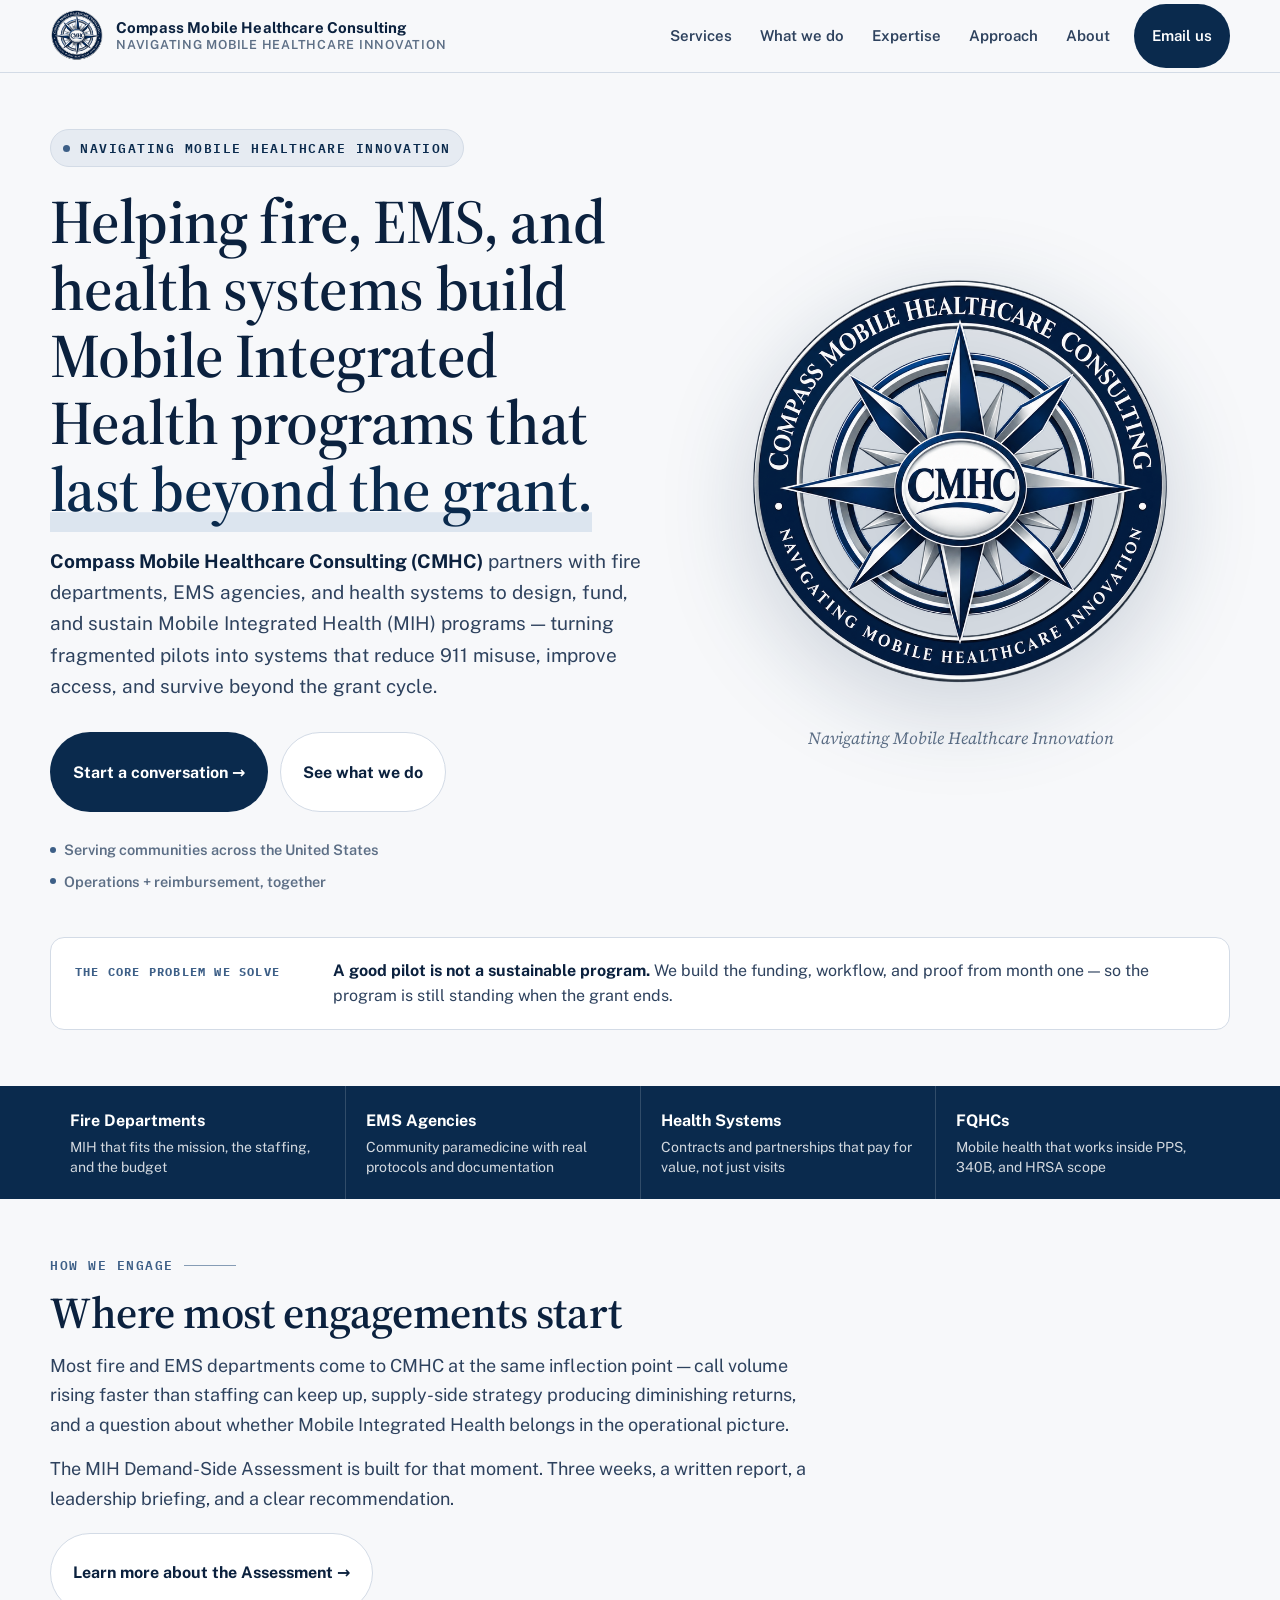
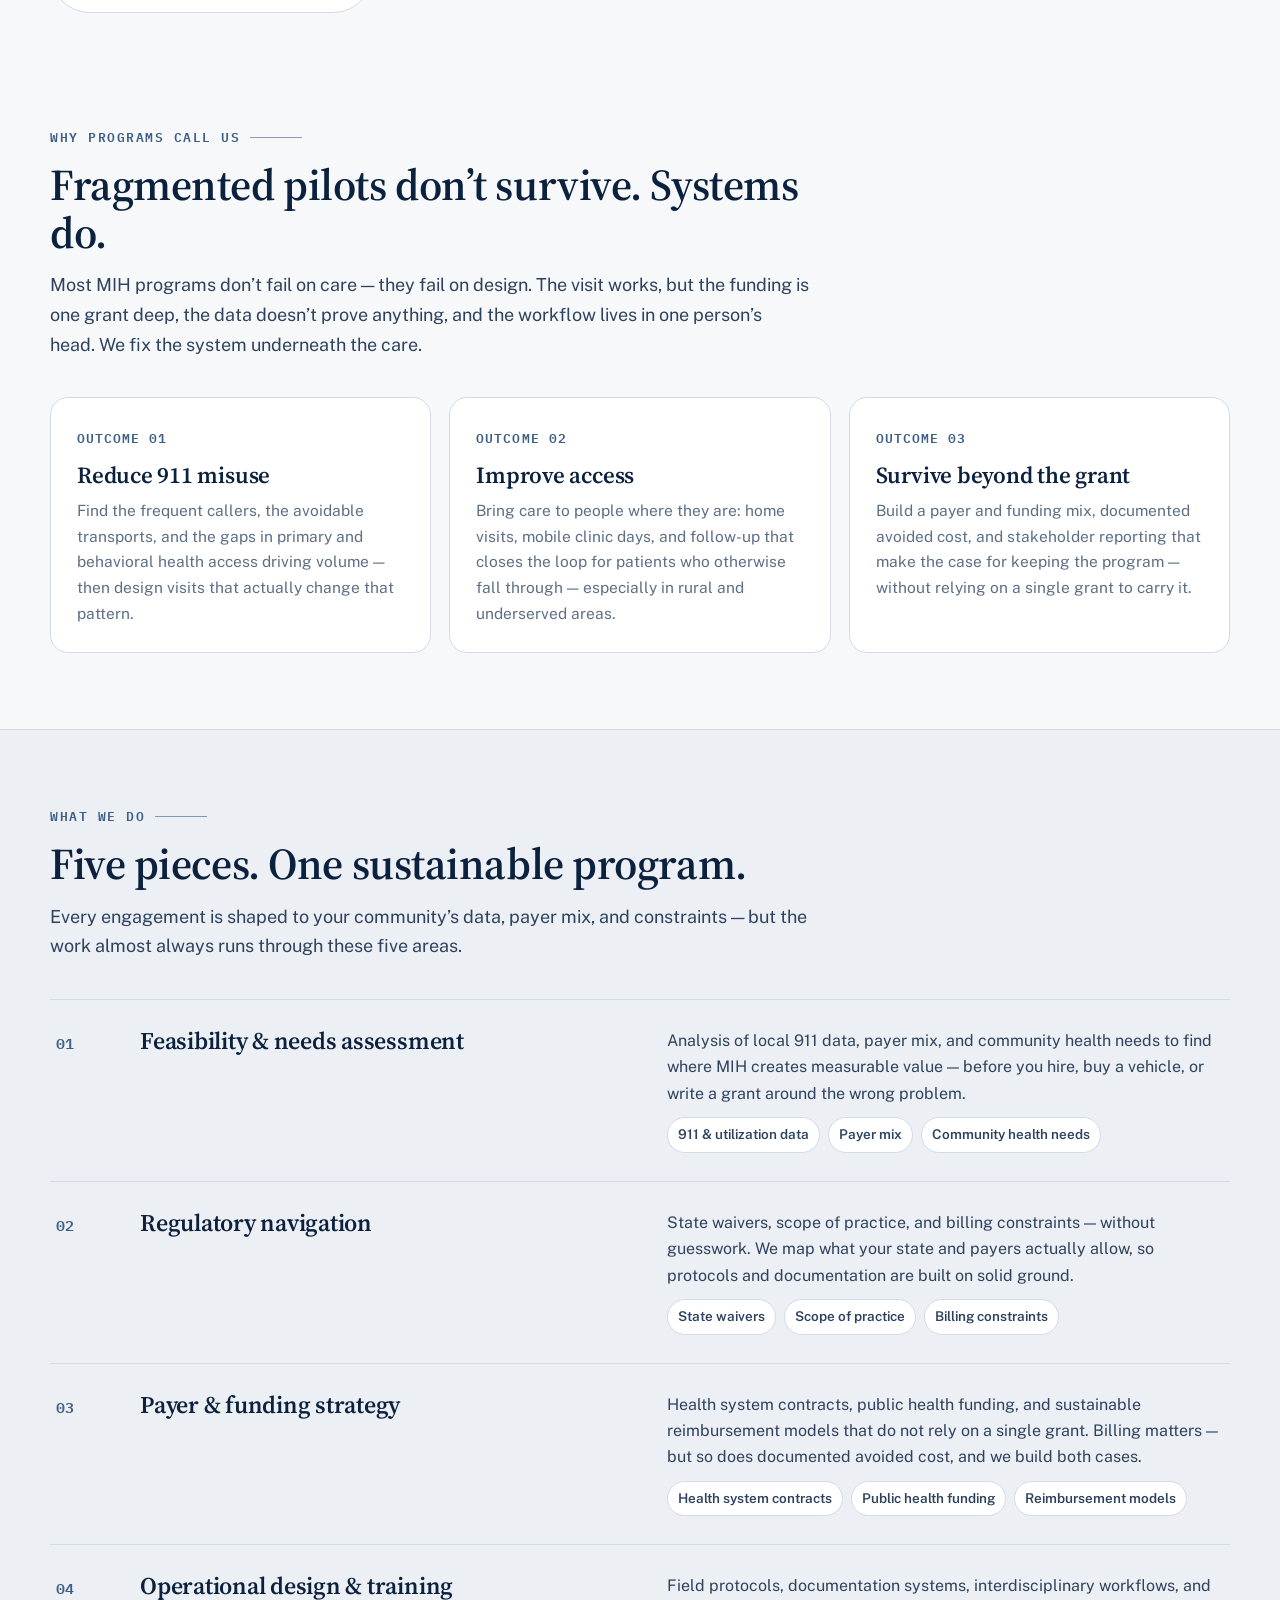
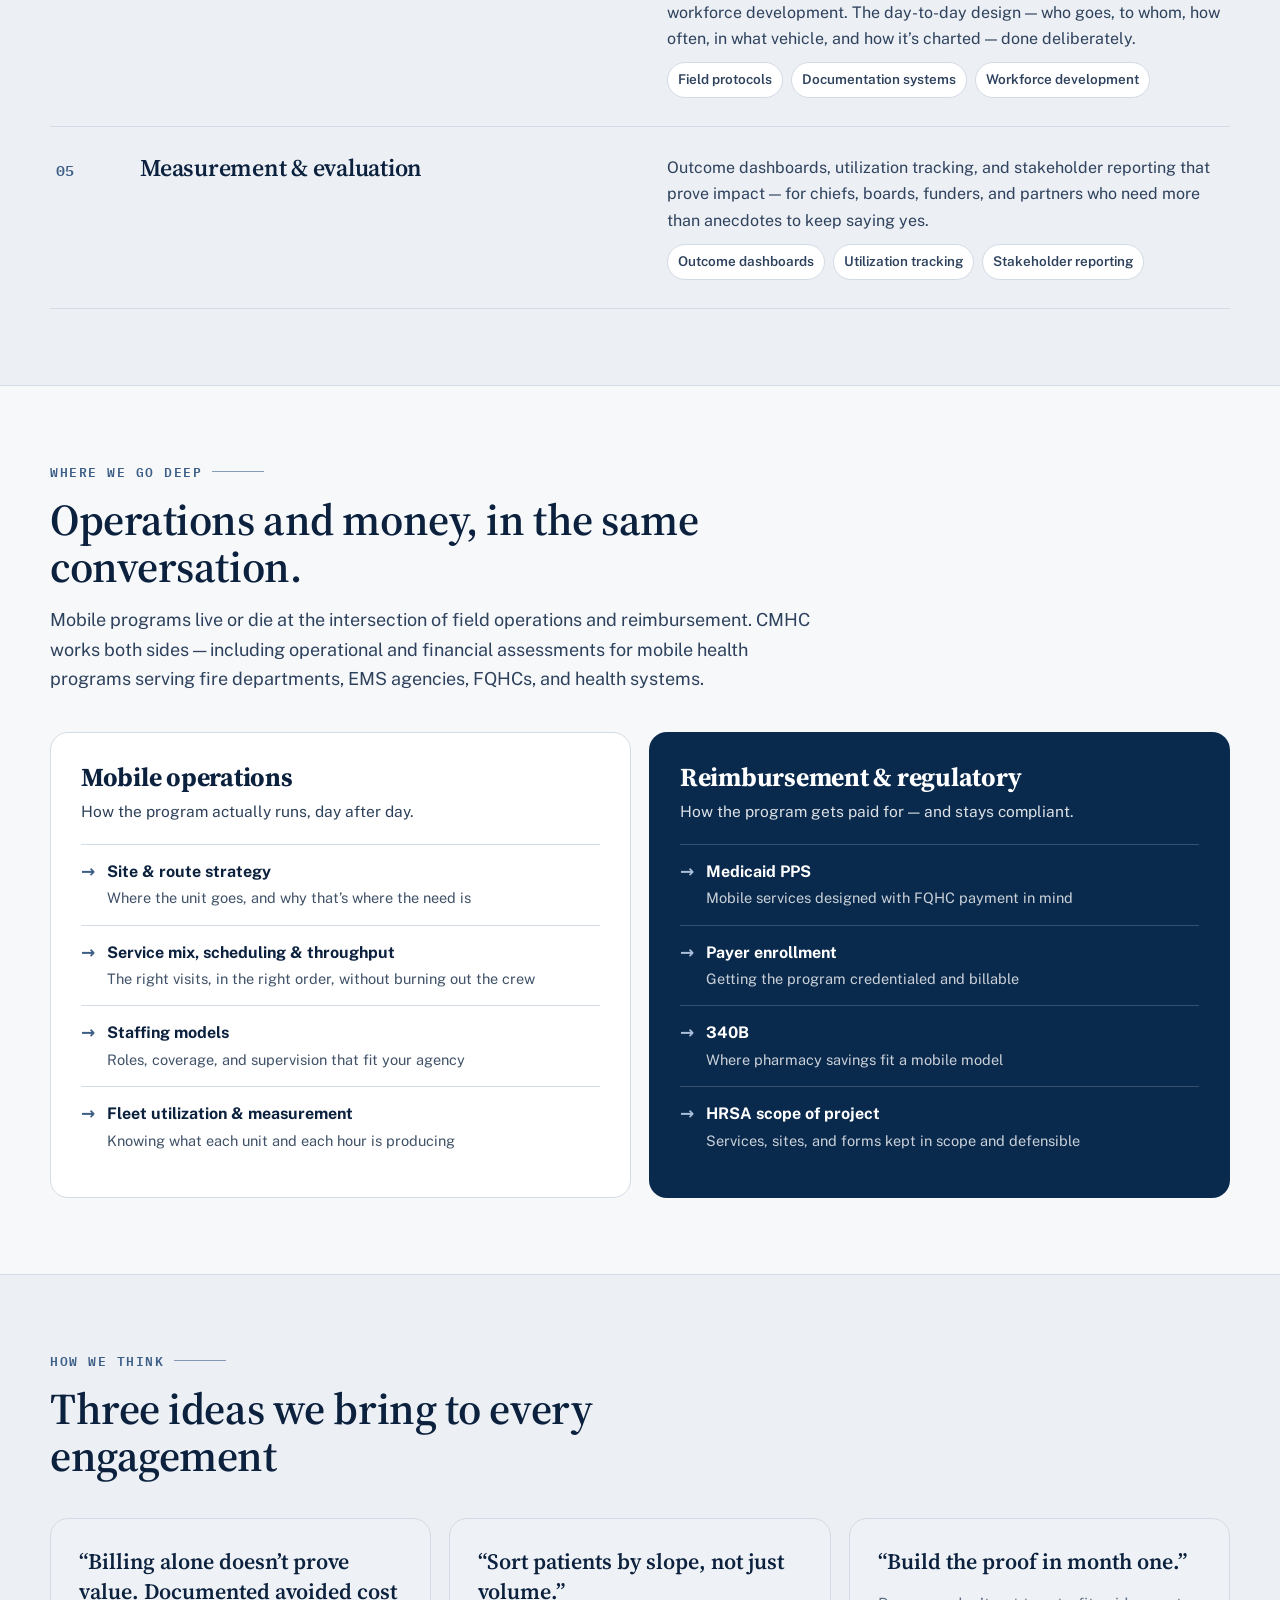
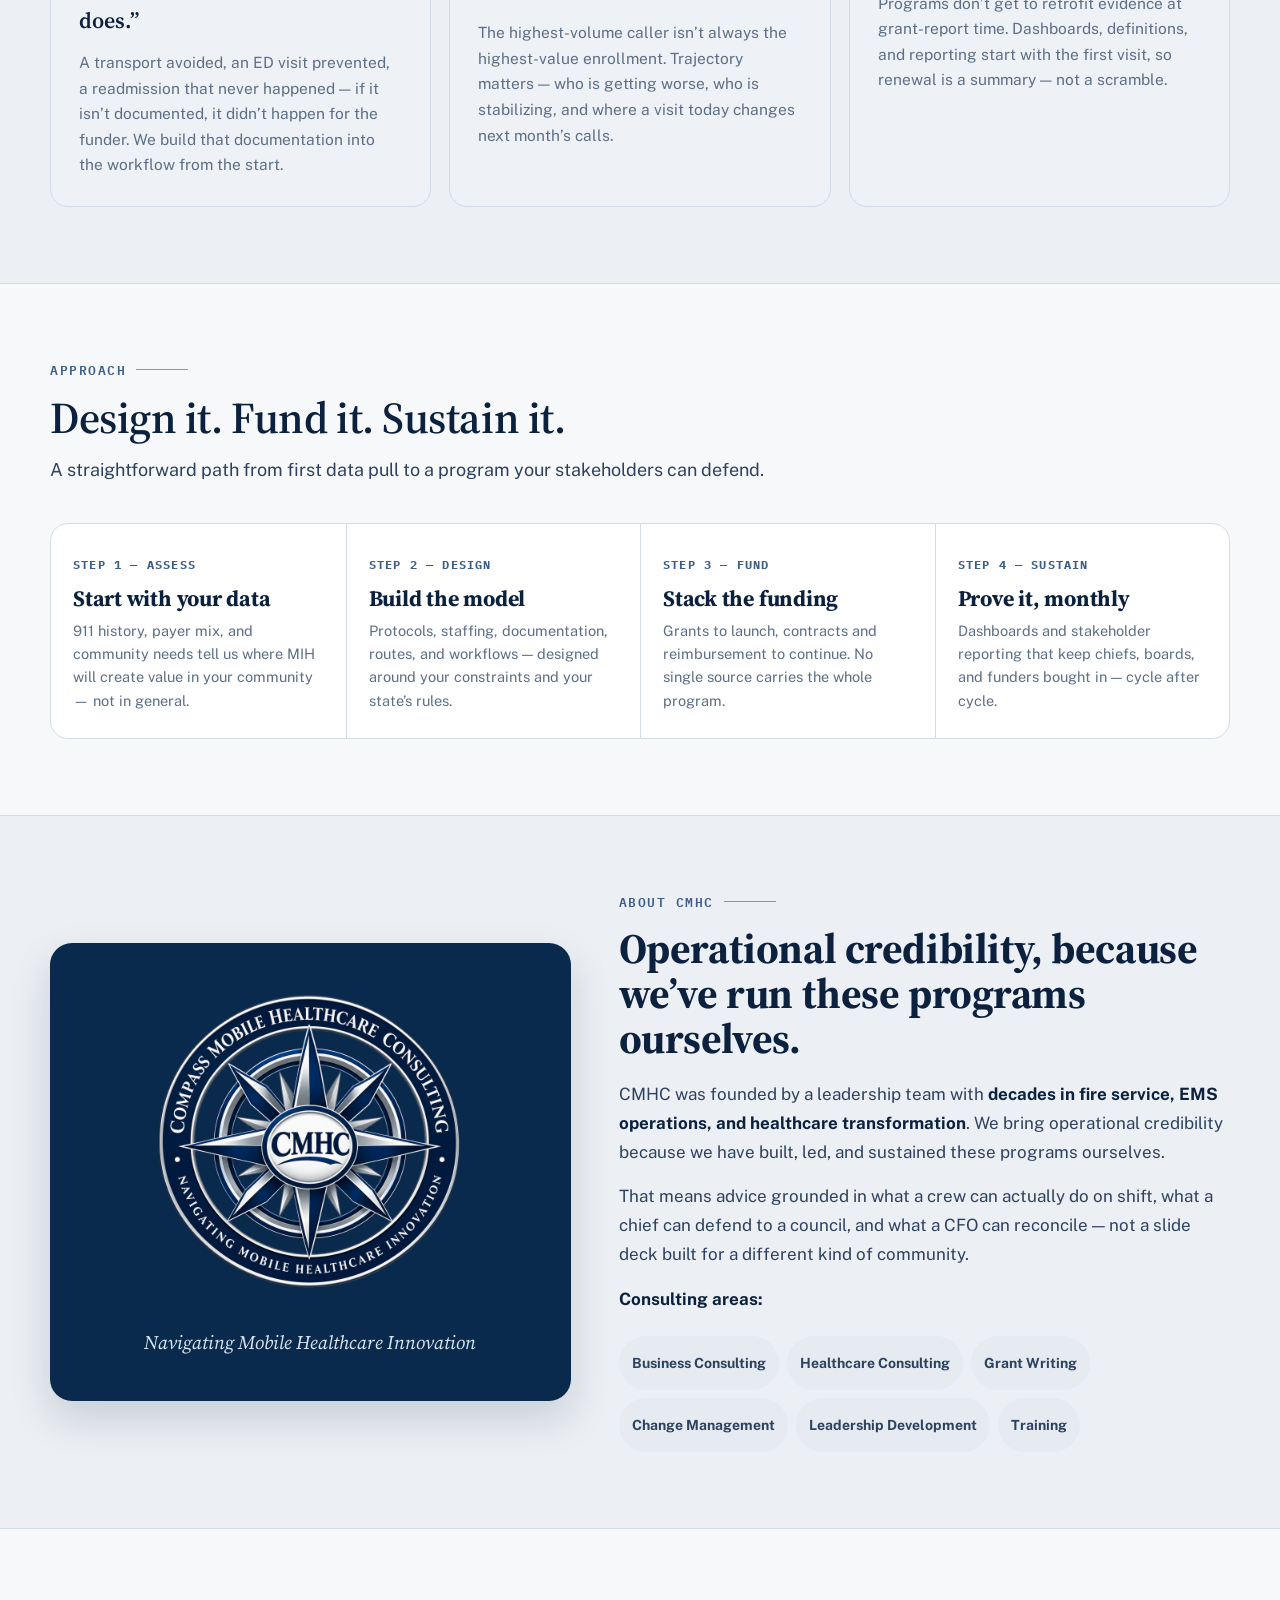
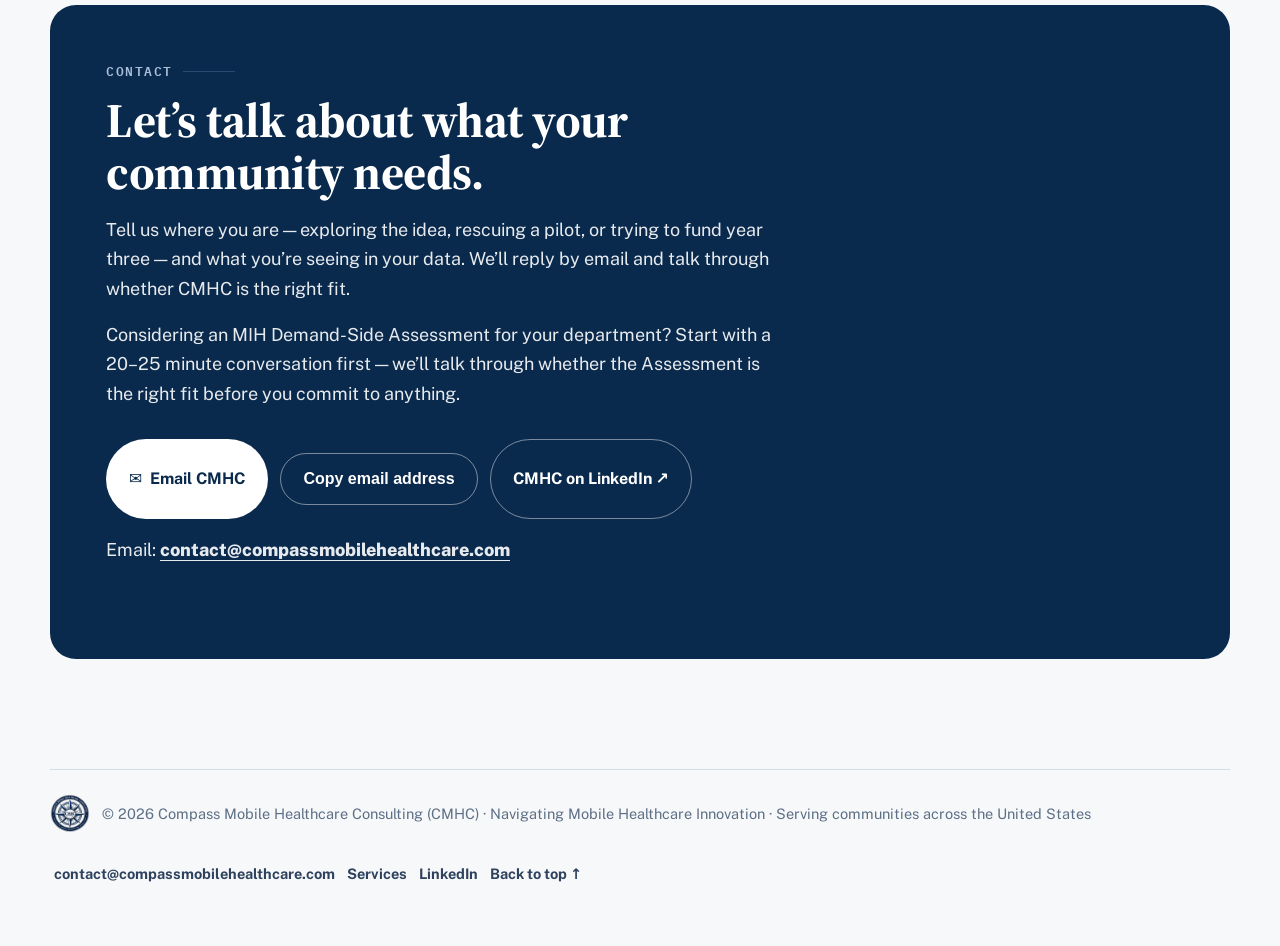
==== commit a819aba8: "Name fire departments and EMS agencies in the 'Operations and money' section" ====
--- a/index.html
+++ b/index.html
@@ -201,7 +201,7 @@
       <div class="section-head">
         <div class="kicker">Where we go deep</div>
         <h2 id="exp-h">Operations and money, in the same conversation.</h2>
-        <p>Mobile programs live or die at the intersection of field operations and reimbursement. CMHC works both sides — including operational and financial assessments for mobile health programs serving FQHCs and health systems.</p>
+        <p>Mobile programs live or die at the intersection of field operations and reimbursement. CMHC works both sides — including operational and financial assessments for mobile health programs serving fire departments, EMS agencies, FQHCs, and health systems.</p>
       </div>
       <div class="expertise">
         <article class="exp-card">
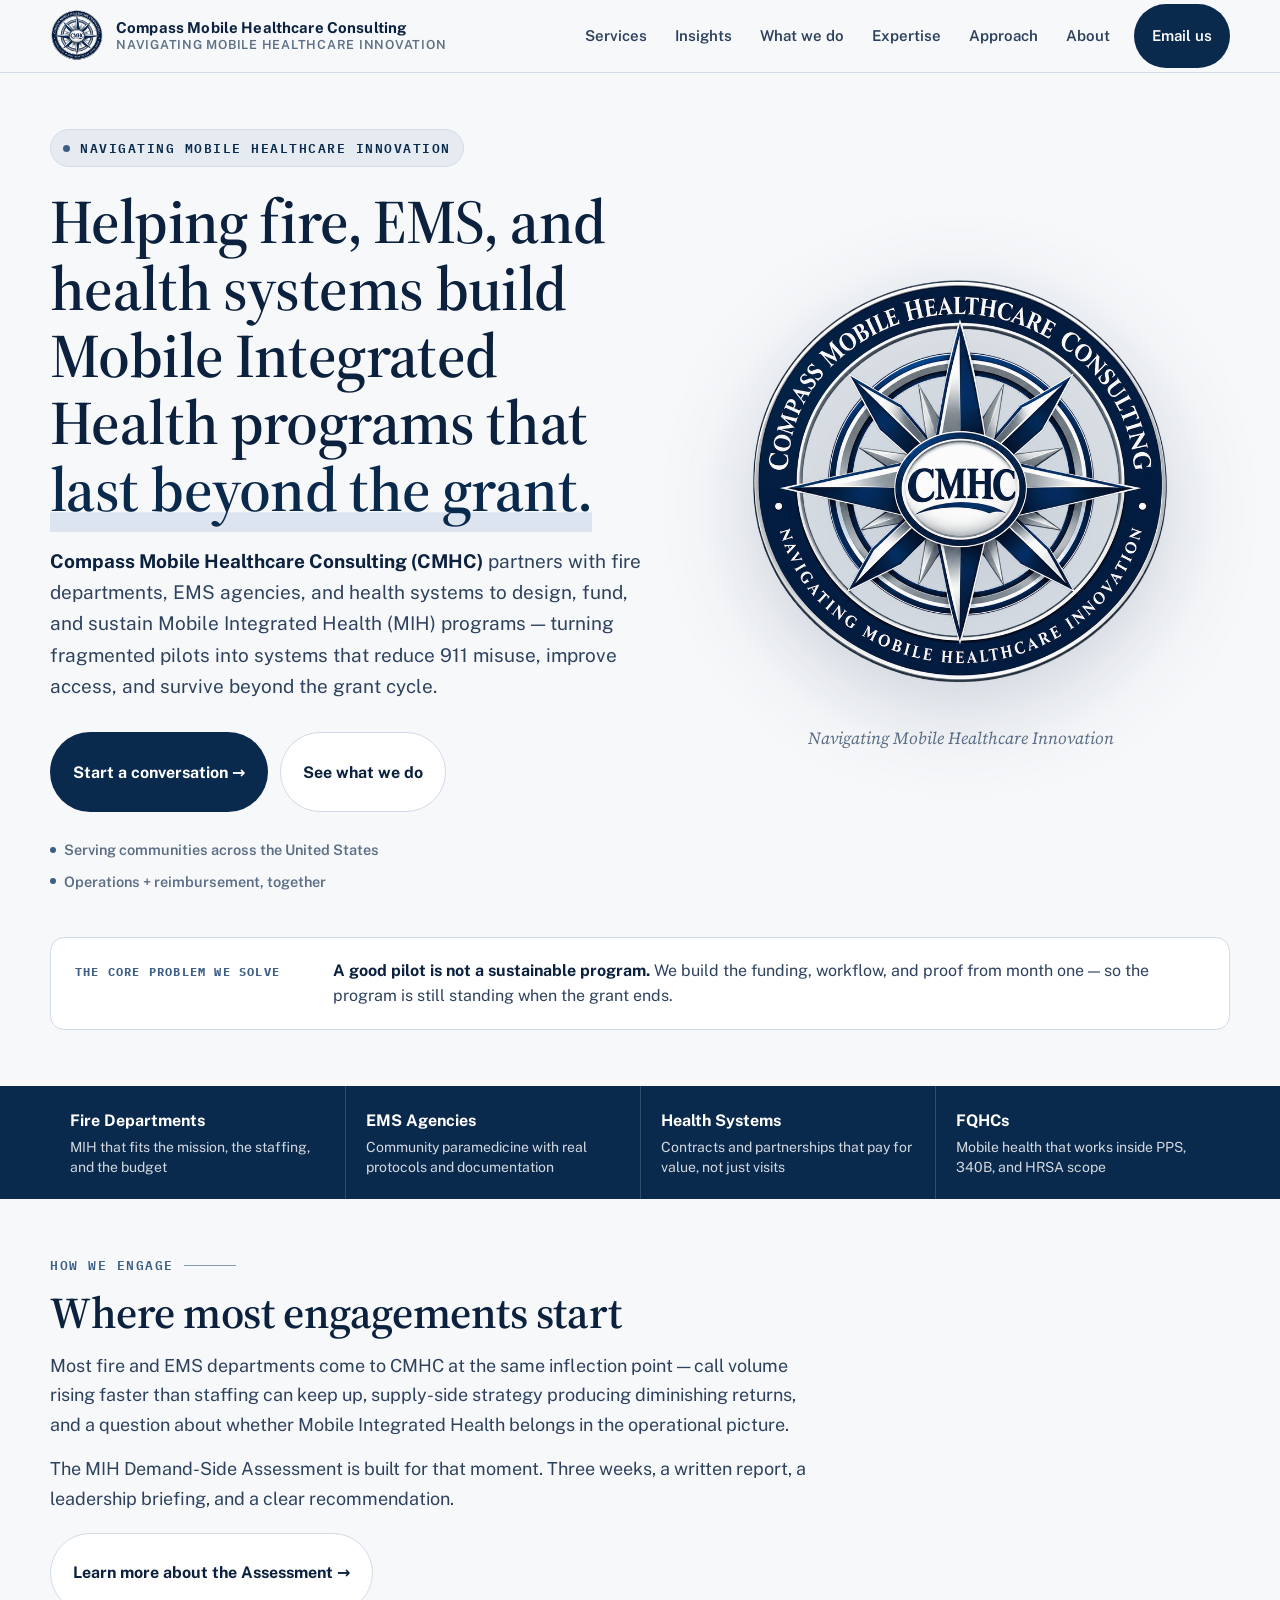
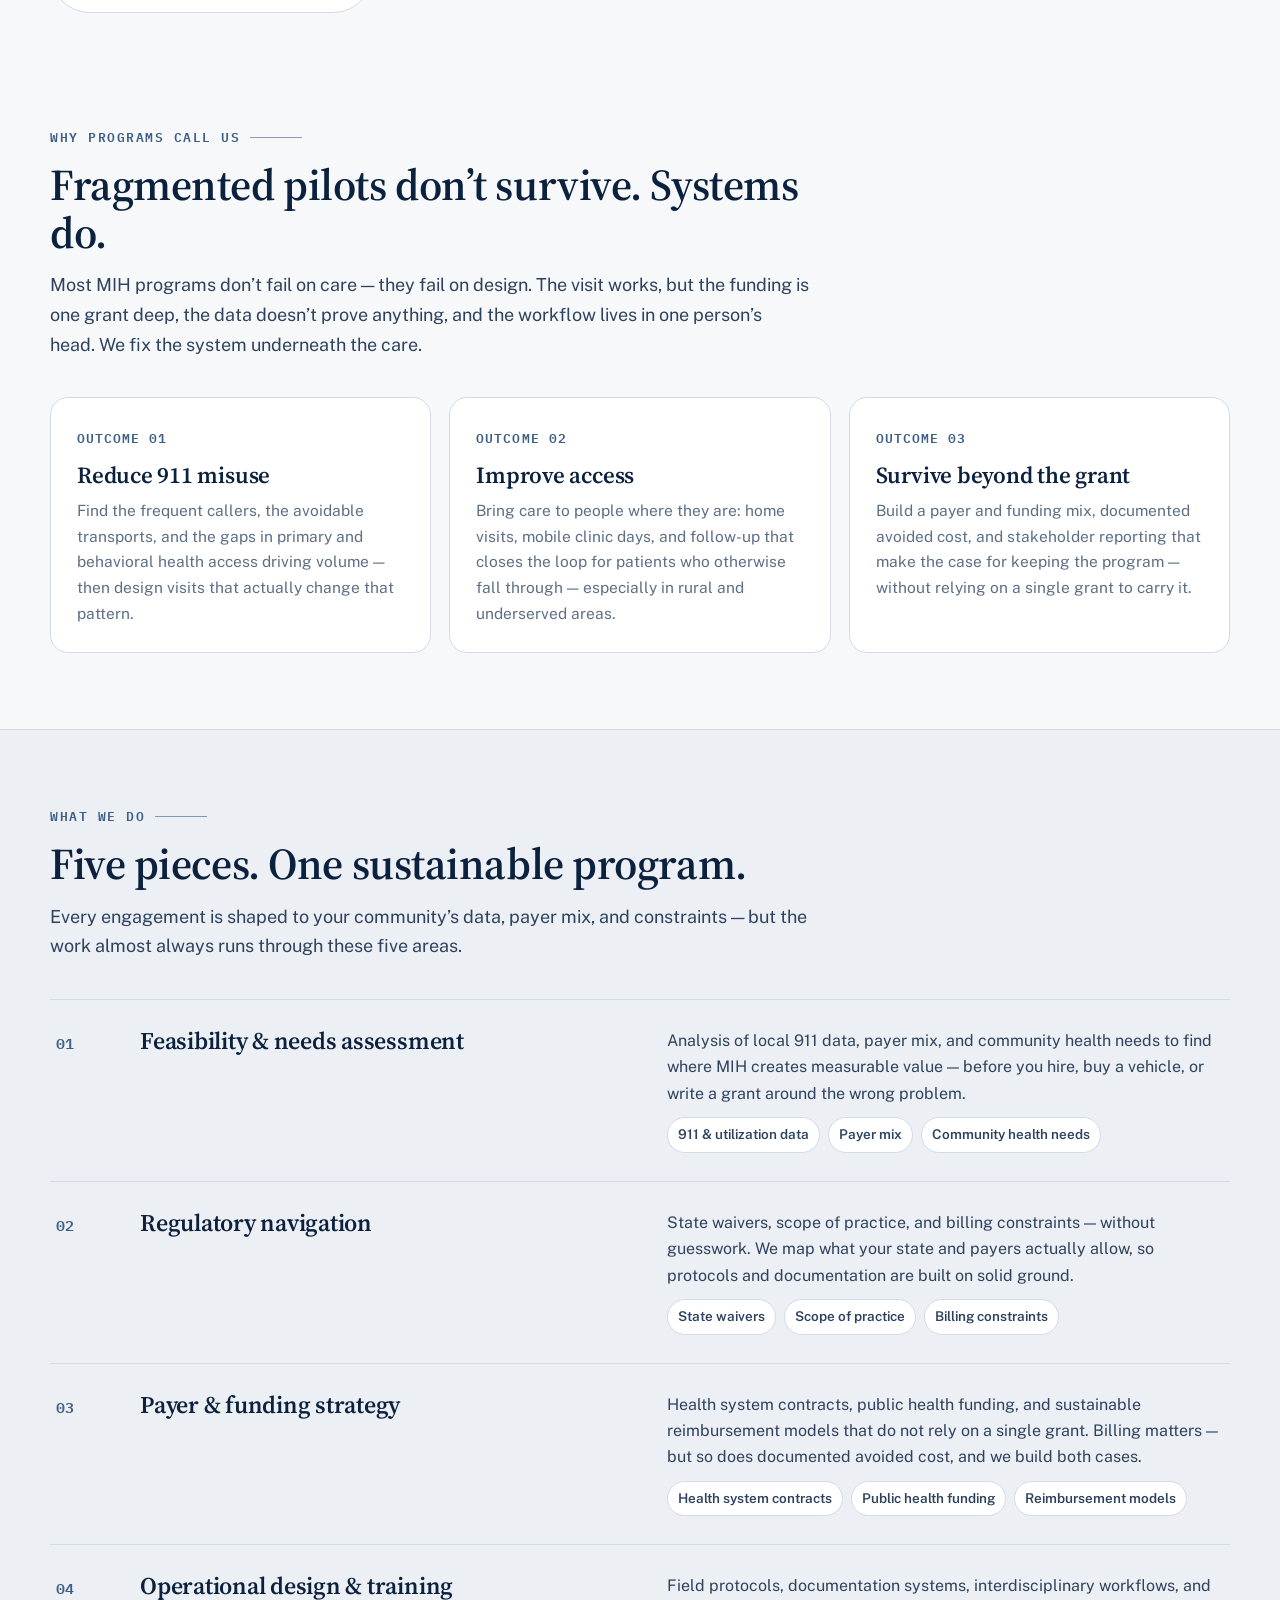
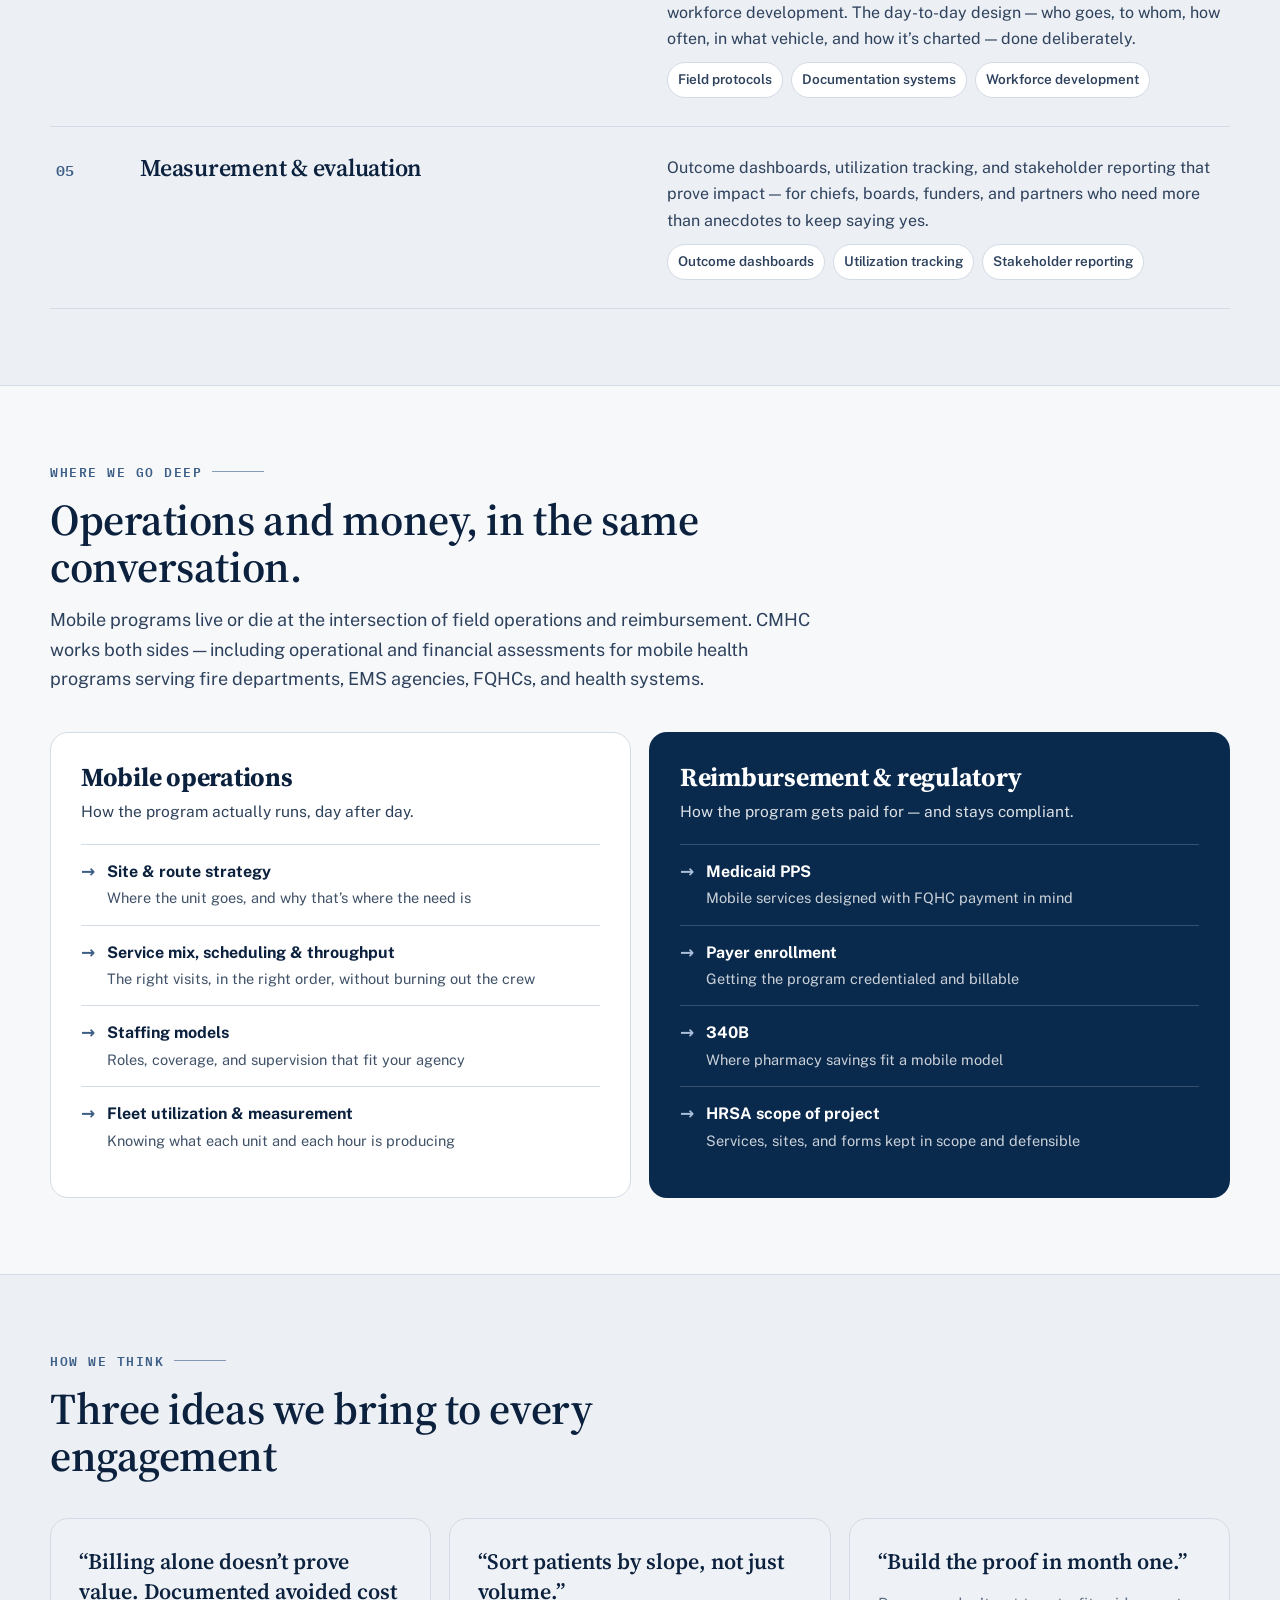
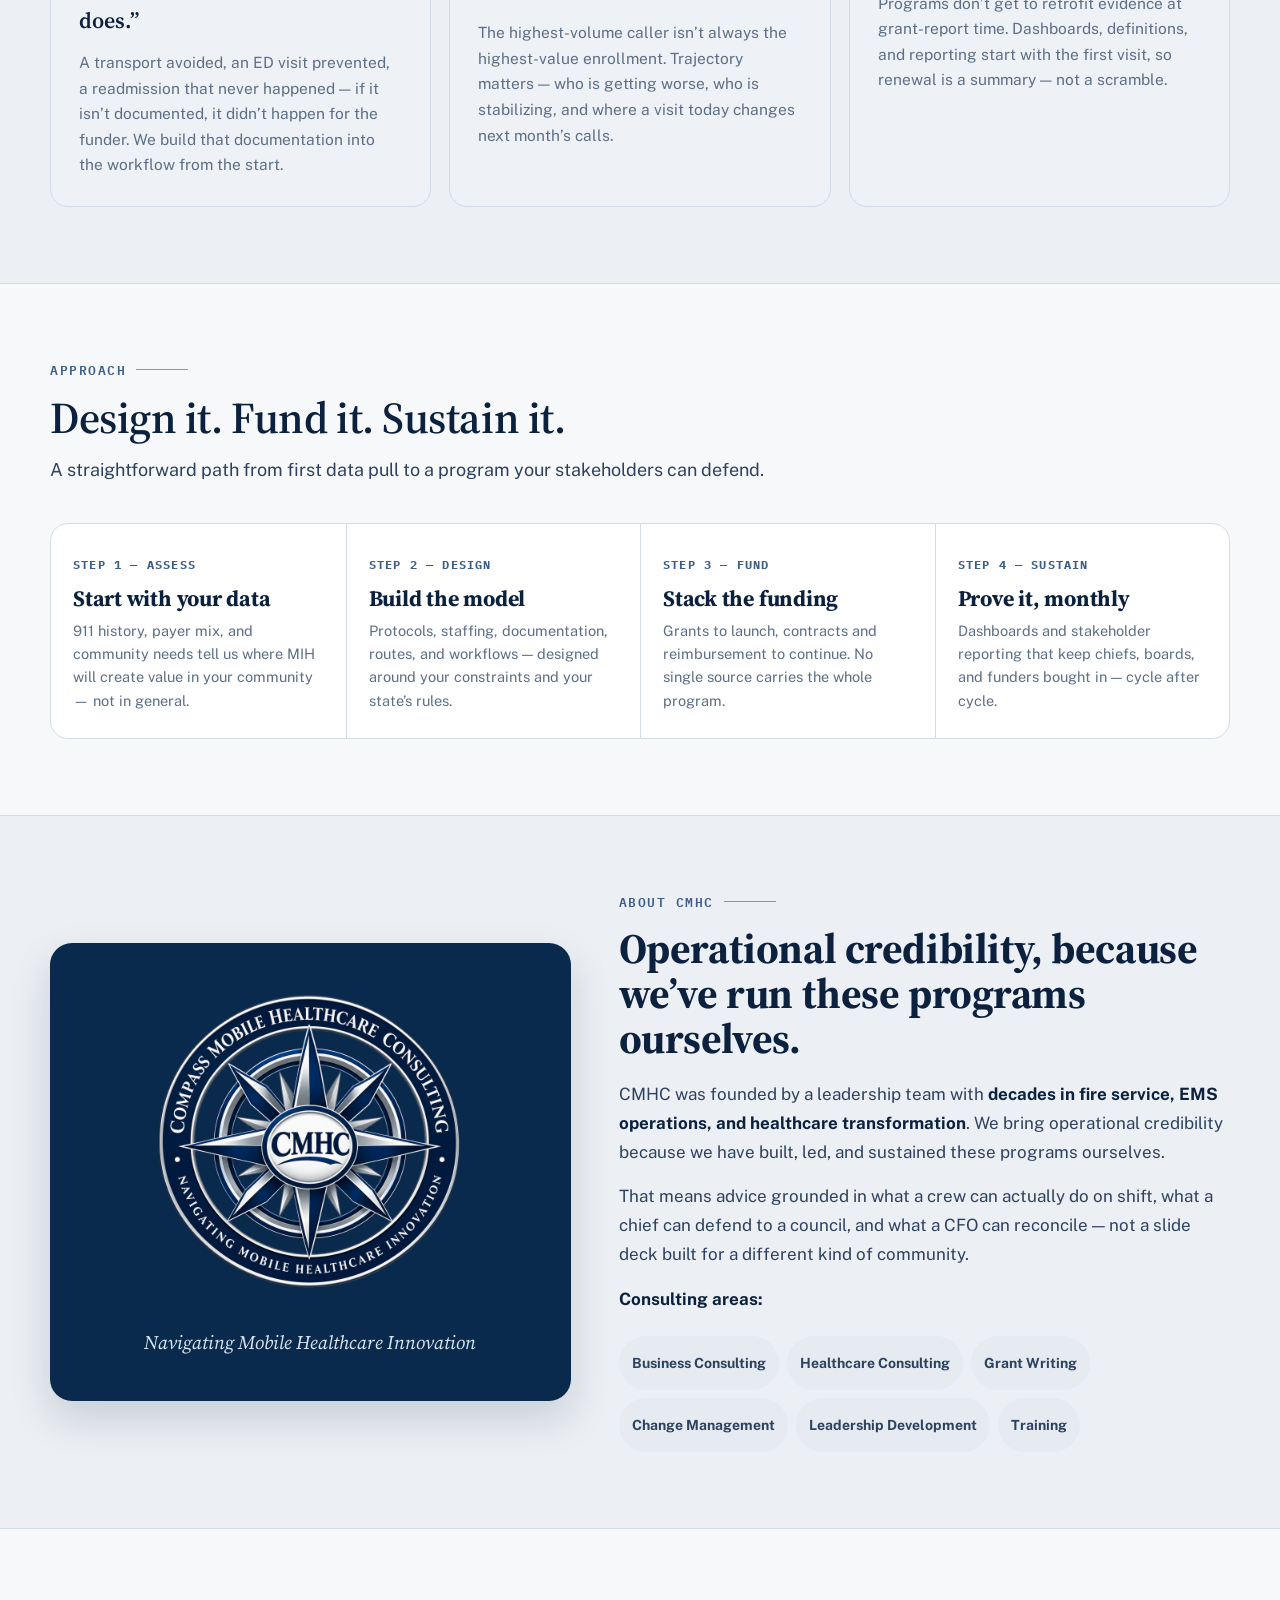
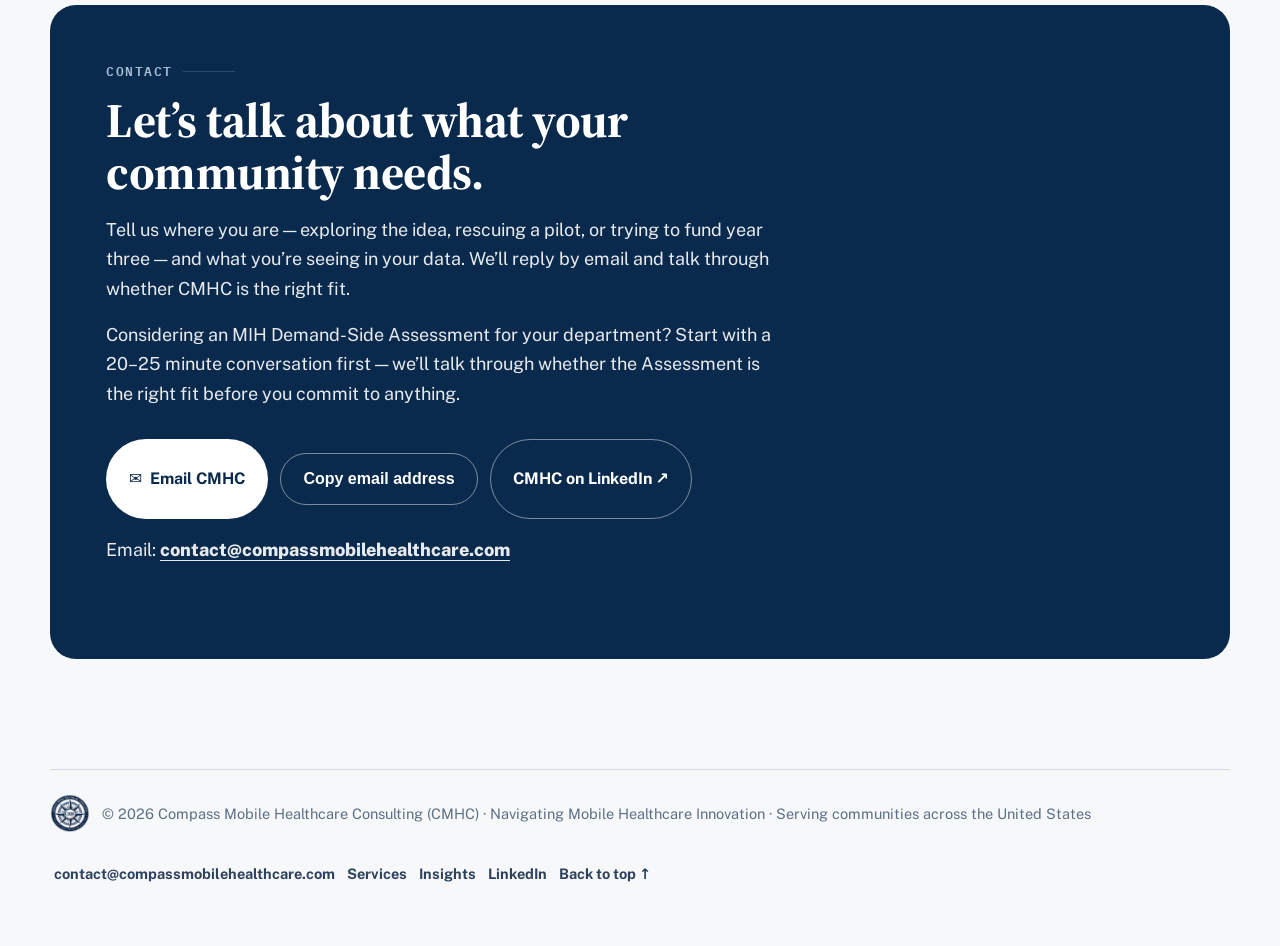
==== commit 27df84f7: "Add Insights page: baseline window, four numbers, addressable volume; link from nav and footer; add " ====
--- a/index.html
+++ b/index.html
@@ -52,6 +52,7 @@
     <button class="menu-btn" id="menuBtn" aria-label="Open menu" aria-expanded="false" aria-controls="mainNav">☰</button>
     <nav class="nav" id="mainNav" aria-label="Main navigation">
       <a href="services.html">Services</a>
+      <a href="insights.html">Insights</a>
       <a href="#what-we-do">What we do</a>
       <a href="#expertise">Expertise</a>
       <a href="#approach">Approach</a>
@@ -323,6 +324,7 @@
     <span>
       <a href="mailto:contact@compassmobilehealthcare.com">contact@compassmobilehealthcare.com</a>
       <a href="services.html">Services</a>
+      <a href="insights.html">Insights</a>
       <a href="https://linkedin.com/company/cmhc-consulting" target="_blank" rel="noopener">LinkedIn</a>
       <a href="#top">Back to top ↑</a>
     </span>
